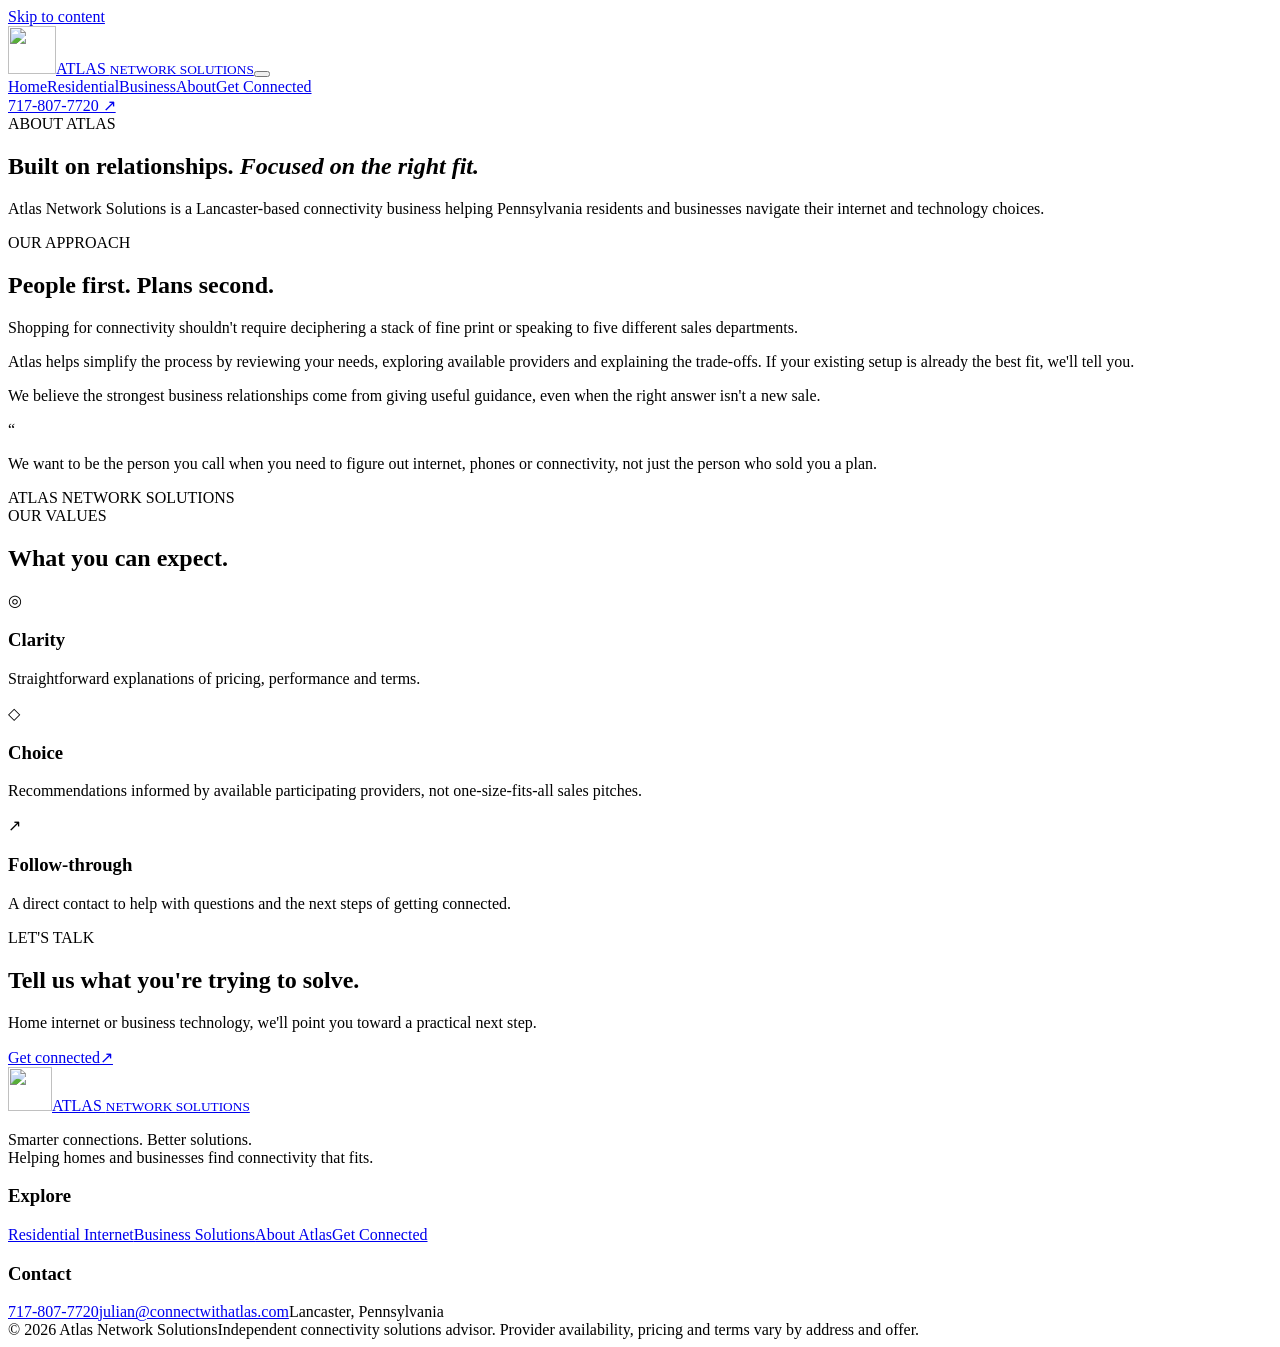
==== about.html @ 7286ff08 "Add Atlas preview website: about.html" ====
<!doctype html>
<html lang="en"><head><meta charset="utf-8"><meta name="viewport" content="width=device-width,initial-scale=1"><meta name="theme-color" content="#07172d"><meta name="description" content="Learn about Atlas Network Solutions, an independent Lancaster-based connectivity advisor."><title>About Atlas | Atlas Network Solutions</title><link rel="preconnect" href="https://fonts.googleapis.com"><link rel="preconnect" href="https://fonts.gstatic.com" crossorigin><link href="https://fonts.googleapis.com/css2?family=DM+Sans:wght@400;500;600;700&family=Space+Grotesk:wght@400;500;600;700&display=swap" rel="stylesheet"><link rel="stylesheet" href="style.css"></head>
<body><a class="skip" href="#main">Skip to content</a><header class="site-header"><div class="container nav-shell"><a class="brand" href="index.html" aria-label="Atlas Network Solutions home"><img src="https://i.ibb.co/m5kw20mR/new-logo.png" alt="" width="48" height="48"><span>ATLAS <small>NETWORK SOLUTIONS</small></span></a><button class="menu-toggle" aria-expanded="false" aria-controls="primary-nav" aria-label="Open navigation"><span></span><span></span><span></span></button><nav class="nav" id="primary-nav" aria-label="Main navigation"><a href="index.html" class="" >Home</a><a href="residential.html" class="" >Residential</a><a href="business.html" class="" >Business</a><a href="about.html" class="active" aria-current="page">About</a><a href="get-connected.html" class="" >Get Connected</a></nav><a class="nav-contact" href="tel:+17178077720">717-807-7720 ↗</a></div></header><main id="main"><section class="page-hero"><div class="container narrow"><span class="kicker">ABOUT ATLAS</span><h1>Built on relationships. <em>Focused on the right fit.</em></h1><p class="lead">Atlas Network Solutions is a Lancaster-based connectivity business helping Pennsylvania residents and businesses navigate their internet and technology choices.</p></div></section><section class="section"><div class="container split"><div><span class="kicker">OUR APPROACH</span><h2>People first. Plans second.</h2><p>Shopping for connectivity shouldn't require deciphering a stack of fine print or speaking to five different sales departments.</p><p>Atlas helps simplify the process by reviewing your needs, exploring available providers and explaining the trade-offs. If your existing setup is already the best fit, we'll tell you.</p><p>We believe the strongest business relationships come from giving useful guidance, even when the right answer isn't a new sale.</p></div><div class="quote-panel"><span class="quote-mark">“</span><p>We want to be the person you call when you need to figure out internet, phones or connectivity, not just the person who sold you a plan.</p><span>ATLAS NETWORK SOLUTIONS</span></div></div></section><section class="section section-alt"><div class="container"><div class="section-intro"><span class="kicker">OUR VALUES</span><h2>What you can expect.</h2></div><div class="three-grid"><article class="feature-card"><span class="feature-icon">◎</span><h3>Clarity</h3><p>Straightforward explanations of pricing, performance and terms.</p></article><article class="feature-card"><span class="feature-icon">◇</span><h3>Choice</h3><p>Recommendations informed by available participating providers, not one-size-fits-all sales pitches.</p></article><article class="feature-card"><span class="feature-icon">↗</span><h3>Follow-through</h3><p>A direct contact to help with questions and the next steps of getting connected.</p></article></div></div></section><section class="section"><div class="container cta-banner"><div><span class="kicker">LET'S TALK</span><h2>Tell us what you're trying to solve.</h2><p>Home internet or business technology, we'll point you toward a practical next step.</p></div><a class="btn btn-primary" href="get-connected.html">Get connected<span aria-hidden="true">↗</span></a></div></section></main>
<footer class="site-footer"><div class="container footer-grid"><div><a class="brand" href="index.html"><img src="https://i.ibb.co/m5kw20mR/new-logo.png" alt="" width="44" height="44"><span>ATLAS <small>NETWORK SOLUTIONS</small></span></a><p>Smarter connections. Better solutions.<br>Helping homes and businesses find connectivity that fits.</p></div><div><h3>Explore</h3><a href="residential.html">Residential Internet</a><a href="business.html">Business Solutions</a><a href="about.html">About Atlas</a><a href="get-connected.html">Get Connected</a></div><div><h3>Contact</h3><a href="tel:+17178077720">717-807-7720</a><a href="mailto:julian@connectwithatlas.com">julian@connectwithatlas.com</a><span>Lancaster, Pennsylvania</span></div></div><div class="container footer-bottom"><span>© <span id="year">2026</span> Atlas Network Solutions</span><span>Independent connectivity solutions advisor. Provider availability, pricing and terms vary by address and offer.</span></div></footer><script src="script.js" defer></script></body></html>
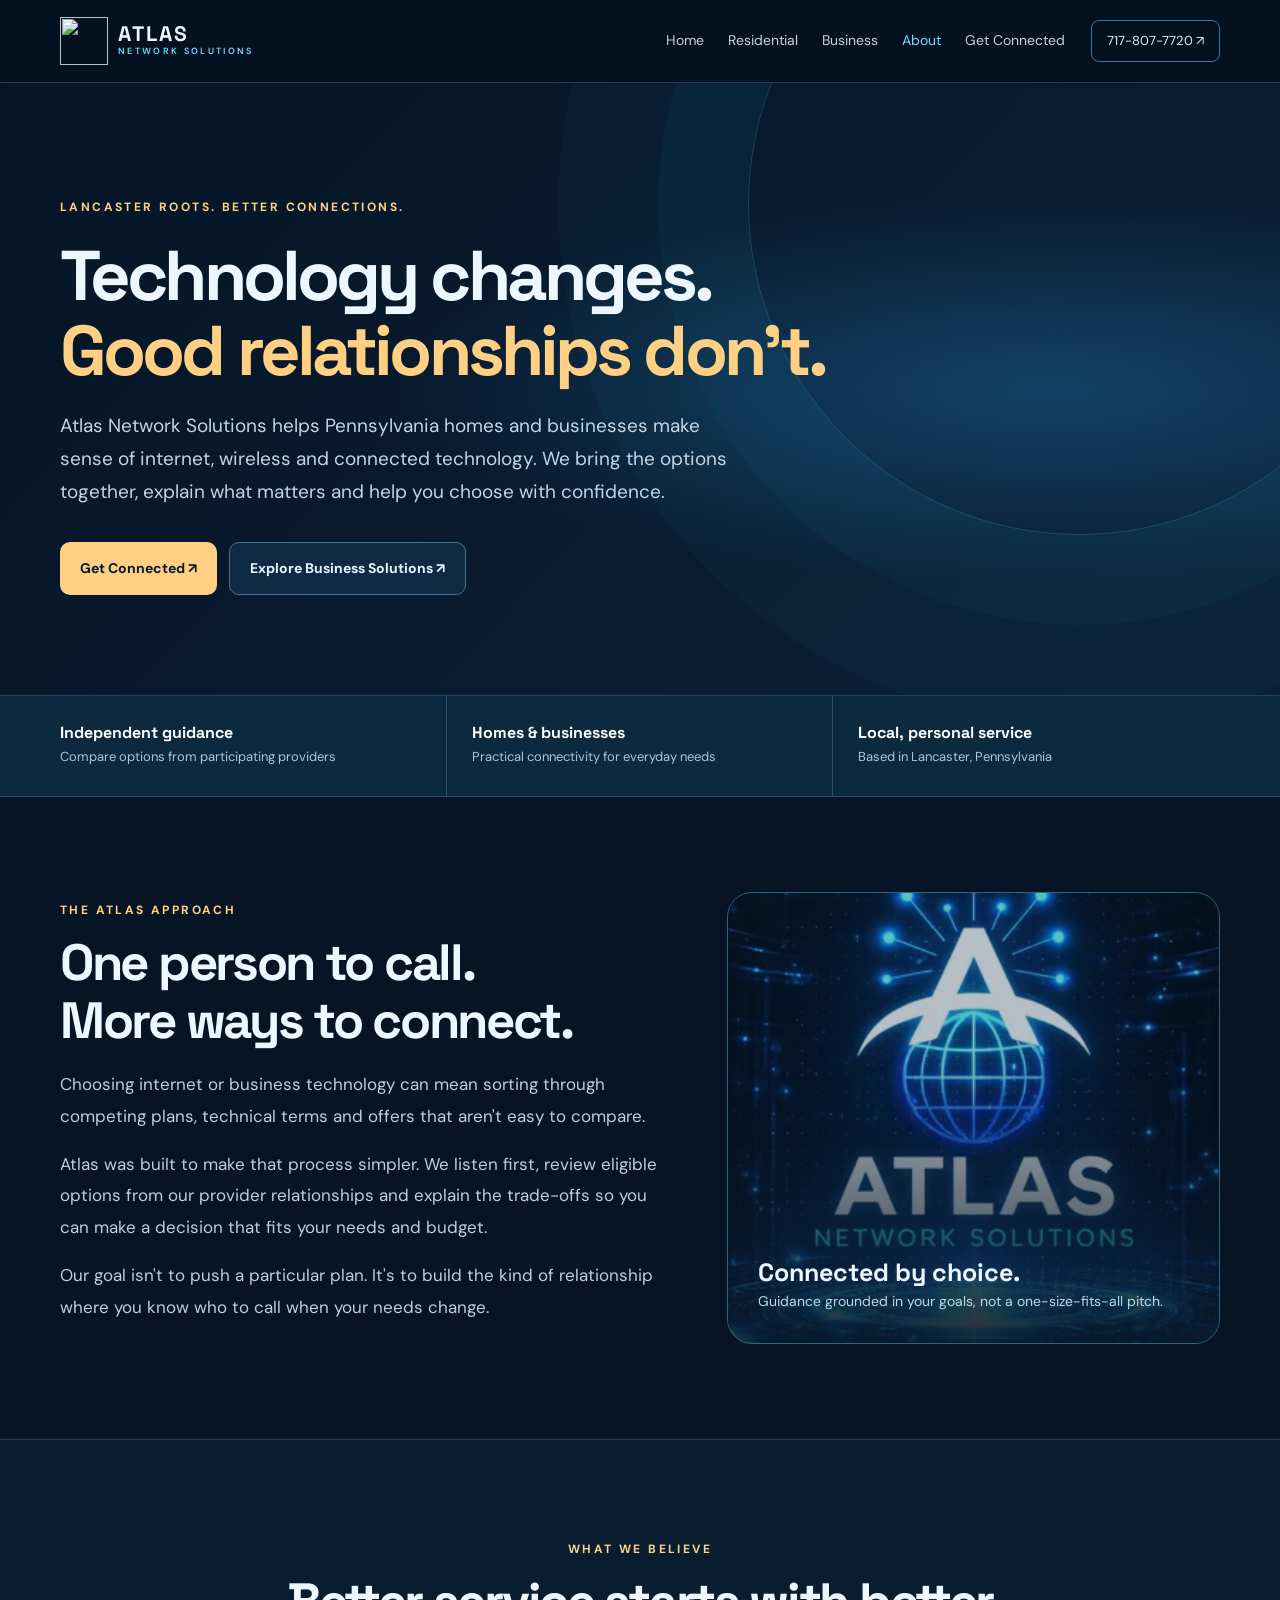
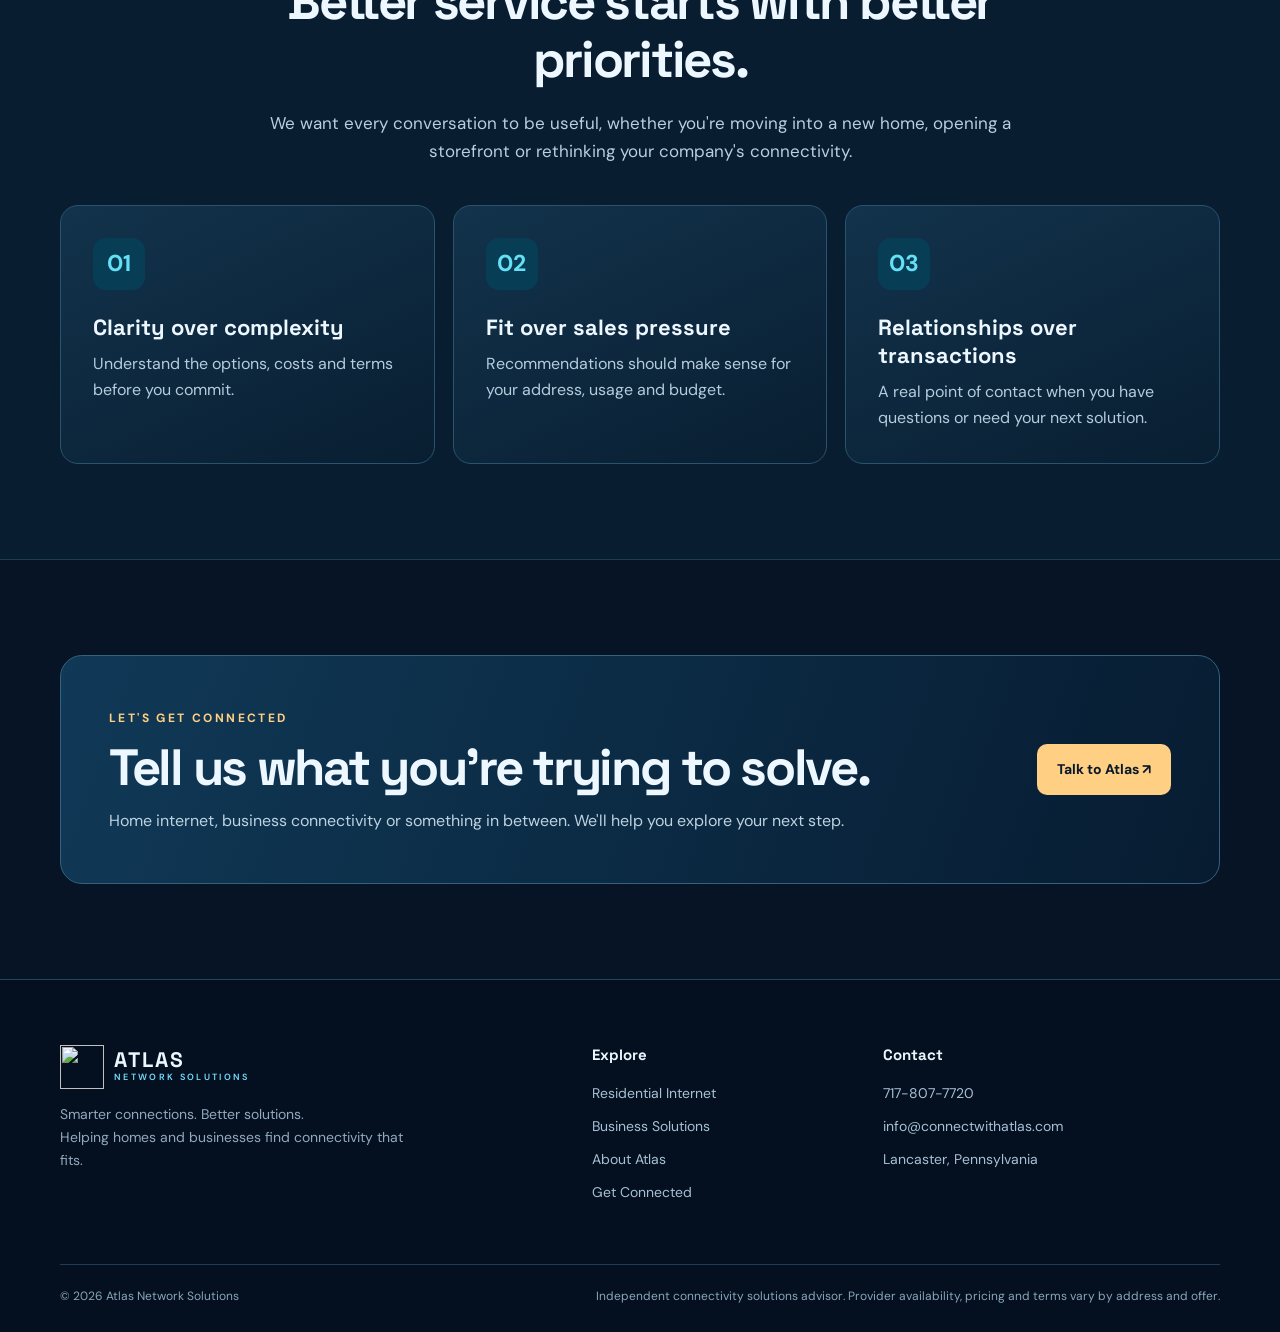
==== commit 84596dc4: "Redesign About Atlas with premium storytelling, values, and clear contact CTA" ====
--- a/about.html
+++ b/about.html
@@ -1,4 +1,19 @@
 <!doctype html>
-<html lang="en"><head><meta charset="utf-8"><meta name="viewport" content="width=device-width,initial-scale=1"><meta name="theme-color" content="#07172d"><meta name="description" content="Learn about Atlas Network Solutions, an independent Lancaster-based connectivity advisor."><title>About Atlas | Atlas Network Solutions</title><link rel="preconnect" href="https://fonts.googleapis.com"><link rel="preconnect" href="https://fonts.gstatic.com" crossorigin><link href="https://fonts.googleapis.com/css2?family=DM+Sans:wght@400;500;600;700&family=Space+Grotesk:wght@400;500;600;700&display=swap" rel="stylesheet"><link rel="stylesheet" href="style.css"></head>
-<body><a class="skip" href="#main">Skip to content</a><header class="site-header"><div class="container nav-shell"><a class="brand" href="index.html" aria-label="Atlas Network Solutions home"><img src="https://i.ibb.co/m5kw20mR/new-logo.png" alt="" width="48" height="48"><span>ATLAS <small>NETWORK SOLUTIONS</small></span></a><button class="menu-toggle" aria-expanded="false" aria-controls="primary-nav" aria-label="Open navigation"><span></span><span></span><span></span></button><nav class="nav" id="primary-nav" aria-label="Main navigation"><a href="index.html" class="" >Home</a><a href="residential.html" class="" >Residential</a><a href="business.html" class="" >Business</a><a href="about.html" class="active" aria-current="page">About</a><a href="get-connected.html" class="" >Get Connected</a></nav><a class="nav-contact" href="tel:+17178077720">717-807-7720 ↗</a></div></header><main id="main"><section class="page-hero"><div class="container narrow"><span class="kicker">ABOUT ATLAS</span><h1>Built on relationships. <em>Focused on the right fit.</em></h1><p class="lead">Atlas Network Solutions is a Lancaster-based connectivity business helping Pennsylvania residents and businesses navigate their internet and technology choices.</p></div></section><section class="section"><div class="container split"><div><span class="kicker">OUR APPROACH</span><h2>People first. Plans second.</h2><p>Shopping for connectivity shouldn't require deciphering a stack of fine print or speaking to five different sales departments.</p><p>Atlas helps simplify the process by reviewing your needs, exploring available providers and explaining the trade-offs. If your existing setup is already the best fit, we'll tell you.</p><p>We believe the strongest business relationships come from giving useful guidance, even when the right answer isn't a new sale.</p></div><div class="quote-panel"><span class="quote-mark">“</span><p>We want to be the person you call when you need to figure out internet, phones or connectivity, not just the person who sold you a plan.</p><span>ATLAS NETWORK SOLUTIONS</span></div></div></section><section class="section section-alt"><div class="container"><div class="section-intro"><span class="kicker">OUR VALUES</span><h2>What you can expect.</h2></div><div class="three-grid"><article class="feature-card"><span class="feature-icon">◎</span><h3>Clarity</h3><p>Straightforward explanations of pricing, performance and terms.</p></article><article class="feature-card"><span class="feature-icon">◇</span><h3>Choice</h3><p>Recommendations informed by available participating providers, not one-size-fits-all sales pitches.</p></article><article class="feature-card"><span class="feature-icon">↗</span><h3>Follow-through</h3><p>A direct contact to help with questions and the next steps of getting connected.</p></article></div></div></section><section class="section"><div class="container cta-banner"><div><span class="kicker">LET'S TALK</span><h2>Tell us what you're trying to solve.</h2><p>Home internet or business technology, we'll point you toward a practical next step.</p></div><a class="btn btn-primary" href="get-connected.html">Get connected<span aria-hidden="true">↗</span></a></div></section></main>
-<footer class="site-footer"><div class="container footer-grid"><div><a class="brand" href="index.html"><img src="https://i.ibb.co/m5kw20mR/new-logo.png" alt="" width="44" height="44"><span>ATLAS <small>NETWORK SOLUTIONS</small></span></a><p>Smarter connections. Better solutions.<br>Helping homes and businesses find connectivity that fits.</p></div><div><h3>Explore</h3><a href="residential.html">Residential Internet</a><a href="business.html">Business Solutions</a><a href="about.html">About Atlas</a><a href="get-connected.html">Get Connected</a></div><div><h3>Contact</h3><a href="tel:+17178077720">717-807-7720</a><a href="mailto:julian@connectwithatlas.com">julian@connectwithatlas.com</a><span>Lancaster, Pennsylvania</span></div></div><div class="container footer-bottom"><span>© <span id="year">2026</span> Atlas Network Solutions</span><span>Independent connectivity solutions advisor. Provider availability, pricing and terms vary by address and offer.</span></div></footer><script src="script.js" defer></script></body></html>+<html lang="en"><head><meta charset="utf-8"><meta name="viewport" content="width=device-width,initial-scale=1"><meta name="theme-color" content="#07172d"><meta name="description" content="Learn about Atlas Network Solutions, an independent Lancaster-based connectivity advisor."><title>About Atlas | Atlas Network Solutions</title><link rel="preconnect" href="https://fonts.googleapis.com"><link rel="preconnect" href="https://fonts.gstatic.com" crossorigin><link href="https://fonts.googleapis.com/css2?family=DM+Sans:wght@400;500;600;700&family=Space+Grotesk:wght@400;500;600;700&display=swap" rel="stylesheet"><link rel="stylesheet" href="style.css"><style>
+.about-hero{position:relative;overflow:hidden;padding:110px 0 100px;background:radial-gradient(ellipse at 82% 50%,#124266 0%,transparent 44%),linear-gradient(135deg,#061527,#0b2036);border-bottom:1px solid #24445c}
+.about-hero:after{content:"";position:absolute;right:-130px;top:-210px;width:660px;height:660px;border:1px solid #49c9eb3a;border-radius:50%;box-shadow:0 0 0 90px #2baed80a,0 0 0 190px #2baed808;pointer-events:none}
+.about-hero .container{position:relative;z-index:1}.about-hero h1{font:700 clamp(44px,5.5vw,76px)/1.06 'Space Grotesk',sans-serif;letter-spacing:-.055em;max-width:820px;margin:20px 0}.about-hero h1 span{color:#ffd083}.about-hero p{max-width:670px;color:#c1d5e5;font-size:19px;line-height:1.75}.about-hero .button-row{margin-top:34px}.about-eyebrow{color:#ffd083;font-size:12px;font-weight:700;letter-spacing:.2em}
+.about-proof{background:#0d293e;border-bottom:1px solid #27516b}.about-proof-grid{display:grid;grid-template-columns:repeat(3,1fr);gap:0}.about-proof-grid div{padding:26px 25px;border-right:1px solid #27516b}.about-proof-grid div:first-child{padding-left:0}.about-proof-grid div:last-child{border:0}.about-proof strong{display:block;font:700 16px 'Space Grotesk',sans-serif;color:white}.about-proof small{color:#a7c8dc;font-size:13px}
+.about-story{display:grid;grid-template-columns:1.1fr .9fr;gap:65px;align-items:center}.about-story h2,.about-heading h2,.about-close h2{font:700 clamp(33px,4vw,51px)/1.13 'Space Grotesk',sans-serif;letter-spacing:-.045em;margin:12px 0 20px}.about-story p{color:#b9d0e0;font-size:17px;line-height:1.85}.about-art{position:relative;min-height:450px;overflow:hidden;border-radius:25px;border:1px solid #32627e;background:linear-gradient(160deg,#11334c,#071b2f)}.about-art img{width:100%;height:450px;object-fit:cover;display:block;opacity:.7}.about-art:after{content:"";position:absolute;inset:0;background:linear-gradient(0deg,#071827df,transparent 65%)}.about-art-label{position:absolute;z-index:2;bottom:28px;left:30px;right:25px}.about-art-label strong{font:700 25px 'Space Grotesk',sans-serif;display:block}.about-art-label span{color:#b9d8e7;font-size:14px}
+.about-heading{text-align:center;max-width:780px;margin:0 auto 40px}.about-heading p{color:#b8cfe0;font-size:17px}.about-values{display:grid;grid-template-columns:repeat(3,1fr);gap:18px}.about-value{border:1px solid #2a536d;border-radius:18px;background:linear-gradient(155deg,#12334c,#091e31);padding:32px}.about-value b{display:grid;place-items:center;width:52px;height:52px;border-radius:13px;background:#073d55;color:#65e0f4;font-size:23px;margin-bottom:23px}.about-value h3{font:700 22px 'Space Grotesk',sans-serif;margin:0 0 10px}.about-value p{color:#b5ccdd;margin:0}
+.about-close{background:linear-gradient(110deg,#103957,#071c31);border:1px solid #34617b;border-radius:22px;padding:48px;display:flex;justify-content:space-between;align-items:center;gap:32px}.about-close h2{margin:8px 0 12px}.about-close p{color:#bdd2e0;margin:0}.about-close .btn{white-space:nowrap;background:#ffd083;color:#09182a}.about-section{padding:95px 0}
+@media(max-width:850px){.about-story{grid-template-columns:1fr;gap:30px}.about-values{grid-template-columns:1fr}.about-proof-grid{grid-template-columns:1fr}.about-proof-grid div,.about-proof-grid div:first-child{padding:18px 0;border-right:0;border-bottom:1px solid #27516b}.about-proof-grid div:last-child{border:0}.about-close{flex-direction:column;align-items:flex-start;padding:30px}.about-hero{padding:75px 0}.about-section{padding:65px 0}.about-art,.about-art img{min-height:300px;height:350px}}
+</style></head>
+<body><a class="skip" href="#main">Skip to content</a><header class="site-header"><div class="container nav-shell"><a class="brand" href="index.html" aria-label="Atlas Network Solutions home"><img src="https://i.ibb.co/m5kw20mR/new-logo.png" alt="" width="48" height="48"><span>ATLAS <small>NETWORK SOLUTIONS</small></span></a><button class="menu-toggle" aria-expanded="false" aria-controls="primary-nav" aria-label="Open navigation"><span></span><span></span><span></span></button><nav class="nav" id="primary-nav" aria-label="Main navigation"><a href="index.html" class="" >Home</a><a href="residential.html" class="" >Residential</a><a href="business.html" class="" >Business</a><a href="about.html" class="active" aria-current="page">About</a><a href="get-connected.html" class="" >Get Connected</a></nav><a class="nav-contact" href="tel:+17178077720">717-807-7720 ↗</a></div></header><main id="main">
+<section class="about-hero"><div class="container"><span class="about-eyebrow">LANCASTER ROOTS. BETTER CONNECTIONS.</span><h1>Technology changes.<br><span>Good relationships don't.</span></h1><p>Atlas Network Solutions helps Pennsylvania homes and businesses make sense of internet, wireless and connected technology. We bring the options together, explain what matters and help you choose with confidence.</p><div class="button-row"><a class="btn" style="background:#ffd083;color:#07192a" href="get-connected.html">Get Connected ↗</a><a class="btn btn-secondary" href="business.html">Explore Business Solutions ↗</a></div></div></section>
+<div class="about-proof"><div class="container about-proof-grid"><div><strong>Independent guidance</strong><small>Compare options from participating providers</small></div><div><strong>Homes & businesses</strong><small>Practical connectivity for everyday needs</small></div><div><strong>Local, personal service</strong><small>Based in Lancaster, Pennsylvania</small></div></div></div>
+<section class="about-section"><div class="container about-story"><div><span class="about-eyebrow">THE ATLAS APPROACH</span><h2>One person to call.<br>More ways to connect.</h2><p>Choosing internet or business technology can mean sorting through competing plans, technical terms and offers that aren't easy to compare.</p><p>Atlas was built to make that process simpler. We listen first, review eligible options from our provider relationships and explain the trade-offs so you can make a decision that fits your needs and budget.</p><p>Our goal isn't to push a particular plan. It's to build the kind of relationship where you know who to call when your needs change.</p></div><div class="about-art"><img src="assets/atlas-brand.webp" alt="Atlas Network Solutions brand visual" loading="lazy"><div class="about-art-label"><strong>Connected by choice.</strong><span>Guidance grounded in your goals, not a one-size-fits-all pitch.</span></div></div></div></section>
+<section class="about-section" style="background:#091d30;border-block:1px solid #1d3d55"><div class="container"><div class="about-heading"><span class="about-eyebrow">WHAT WE BELIEVE</span><h2>Better service starts with better priorities.</h2><p>We want every conversation to be useful, whether you're moving into a new home, opening a storefront or rethinking your company's connectivity.</p></div><div class="about-values"><article class="about-value"><b aria-hidden="true">01</b><h3>Clarity over complexity</h3><p>Understand the options, costs and terms before you commit.</p></article><article class="about-value"><b aria-hidden="true">02</b><h3>Fit over sales pressure</h3><p>Recommendations should make sense for your address, usage and budget.</p></article><article class="about-value"><b aria-hidden="true">03</b><h3>Relationships over transactions</h3><p>A real point of contact when you have questions or need your next solution.</p></article></div></div></section>
+<section class="about-section"><div class="container"><div class="about-close"><div><span class="about-eyebrow">LET'S GET CONNECTED</span><h2>Tell us what you're trying to solve.</h2><p>Home internet, business connectivity or something in between. We'll help you explore your next step.</p></div><a class="btn" href="get-connected.html">Talk to Atlas ↗</a></div></div></section>
+</main>
+<footer class="site-footer"><div class="container footer-grid"><div><a class="brand" href="index.html"><img src="https://i.ibb.co/m5kw20mR/new-logo.png" alt="" width="44" height="44"><span>ATLAS <small>NETWORK SOLUTIONS</small></span></a><p>Smarter connections. Better solutions.<br>Helping homes and businesses find connectivity that fits.</p></div><div><h3>Explore</h3><a href="residential.html">Residential Internet</a><a href="business.html">Business Solutions</a><a href="about.html">About Atlas</a><a href="get-connected.html">Get Connected</a></div><div><h3>Contact</h3><a href="tel:+17178077720">717-807-7720</a><a href="mailto:info@connectwithatlas.com">info@connectwithatlas.com</a><span>Lancaster, Pennsylvania</span></div></div><div class="container footer-bottom"><span>© <span id="year">2026</span> Atlas Network Solutions</span><span>Independent connectivity solutions advisor. Provider availability, pricing and terms vary by address and offer.</span></div></footer><script src="script.js" defer></script></body></html>
--- a/style.css
+++ b/style.css
@@ -0,0 +1,2 @@
+:root{--bg:#071426;--bg2:#0d2038;--surface:#102741;--ink:#edf7ff;--muted:#afc2d5;--blue:#35a6ff;--cyan:#72dfff;--line:#27445d;--max:1160px}*{box-sizing:border-box}html{scroll-behavior:smooth}body{margin:0;background:var(--bg);color:var(--ink);font:16px/1.65 'DM Sans',sans-serif}a{color:inherit;text-decoration:none}button{font:inherit}a:focus-visible,button:focus-visible{outline:3px solid var(--cyan);outline-offset:4px}.skip{position:absolute;left:-9999px;top:10px;background:#fff;color:#000;padding:10px;z-index:1000}.skip:focus{left:10px}.container{width:min(var(--max),calc(100% - 48px));margin:auto}.site-header{position:sticky;top:0;z-index:30;background:rgba(5,17,32,.94);border-bottom:1px solid #1c3b55;backdrop-filter:blur(16px)}.nav-shell{min-height:82px;display:flex;align-items:center;gap:26px}.brand{display:flex;align-items:center;gap:10px;white-space:nowrap;font:700 21px/1 'Space Grotesk',sans-serif;letter-spacing:.09em}.brand img{object-fit:contain}.brand small{display:block;font:600 9px/1.7 'DM Sans',sans-serif;letter-spacing:.26em;color:var(--cyan)}.nav{display:flex;align-items:center;gap:24px;margin-left:auto}.nav a{font-size:14px;color:#c0d2e3;transition:color .2s}.nav a:hover,.nav a.active{color:var(--cyan)}.nav-contact{border:1px solid #3976a6;padding:9px 15px;border-radius:8px;font-size:13px;color:#d7f1ff}.menu-toggle{display:none}.hero{position:relative;overflow:hidden;background:radial-gradient(ellipse at 82% 20%,#163f6e 0%,transparent 43%),linear-gradient(145deg,#08192f,#071426 68%)}.hero-grid{min-height:650px;display:grid;grid-template-columns:1.15fr .85fr;gap:65px;align-items:center;padding:90px 0}.hero-copy{position:relative;z-index:2}.eyebrow,.kicker{font-size:12px;letter-spacing:.16em;font-weight:700;color:var(--cyan)}.dot{display:inline-block;width:7px;height:7px;border-radius:50%;background:#56c8ff;box-shadow:0 0 15px #56c8ff;margin-right:8px}.hero h1,.page-hero h1{font:700 clamp(45px,5.6vw,78px)/1.07 'Space Grotesk',sans-serif;letter-spacing:-.052em;margin:22px 0}.hero h1 em,.page-hero h1 em{font-style:normal;color:var(--blue)}.lead{color:#bcd0e2;font-size:clamp(17px,1.7vw,20px);line-height:1.7;max-width:640px}.button-row{display:flex;flex-wrap:wrap;gap:12px;margin-top:30px}.btn{display:inline-flex;justify-content:center;align-items:center;gap:20px;border-radius:10px;padding:14px 20px;font-weight:700;font-size:14px;transition:transform .2s,background .2s}.btn:hover{transform:translateY(-2px)}.btn-primary{color:#03172c;background:linear-gradient(110deg,#70dbff,#278fff);box-shadow:0 12px 40px #158dff27}.btn-secondary{border:1px solid #477393;background:#102a43;color:#e7f6ff}.hero-proof{display:flex;gap:20px;flex-wrap:wrap;margin-top:33px;color:#9ebed7;font-size:12px}.hero-art{height:445px;position:relative;display:grid;place-items:center;border:1px solid #275c88;border-radius:30px;background:radial-gradient(circle at center,#16467c,#091e36 67%);box-shadow:0 24px 95px #0008;overflow:hidden}.hero-art:before{content:'';position:absolute;inset:20px;border:1px solid #30618b66;border-radius:50%;transform:scale(.95)}.hero-art:after{content:'';position:absolute;inset:60px;border:1px dashed #5dc7ff5c;border-radius:50%}.hero-art-inner{text-align:center;position:relative;z-index:2}.network-glyph{font:700 190px/1 'Space Grotesk',sans-serif;letter-spacing:-.15em;padding-right:25px;color:#c3edff;text-shadow:0 0 45px #008cff}.network-glyph span{font:40px sans-serif;color:#70dcff;vertical-align:top}.hero-art-inner p{font-size:14px;font-weight:700;letter-spacing:.25em}.hero-art-inner p b{color:var(--blue)}.art-line{display:flex;gap:18px;justify-content:center;color:#8bbad7;font-size:10px;letter-spacing:.1em}.orb{position:absolute;border-radius:50%;filter:blur(70px);opacity:.24}.orb-a{width:400px;height:400px;background:#1262bd;right:-130px;top:80px}.orb-b{width:260px;height:260px;background:#1376a0;left:-160px;bottom:10px}.section{padding:100px 0}.section-alt{background:#0b1e34;border-block:1px solid #1b3651}.section-intro{max-width:680px;margin-bottom:36px}.section-intro h2,.split h2,.cta-banner h2{font:700 clamp(30px,3.6vw,47px)/1.14 'Space Grotesk',sans-serif;letter-spacing:-.035em;margin:12px 0 16px}.section-intro p,.split p,.cta-banner p{color:var(--muted);font-size:17px}.audience-grid,.choice-grid{display:grid;grid-template-columns:1fr 1fr;gap:22px}.audience-card{min-height:330px;border:1px solid #305574;border-radius:22px;padding:38px;background:linear-gradient(125deg,#143956,#0d263e);transition:transform .2s,border-color .2s}.audience-card:hover{transform:translateY(-4px);border-color:#66c8ff}.business-card{background:linear-gradient(125deg,#102c50,#101c38)}.audience-icon,.feature-icon{display:inline-grid;place-items:center;width:54px;height:54px;border:1px solid #3b7197;border-radius:13px;background:#164466;color:#a5e9ff;font-size:28px;margin-bottom:22px}.audience-card h3{font:700 30px/1.2 'Space Grotesk',sans-serif;max-width:340px;margin:10px 0}.audience-card p{color:#bad0e1;max-width:400px}.audience-card strong,.text-link{color:#7ed9ff;font-size:14px}.three-grid{display:grid;grid-template-columns:repeat(3,1fr);gap:20px}.feature-card{padding:30px;border:1px solid var(--line);border-radius:17px;background:linear-gradient(150deg,#112a44,#0c1e32)}.feature-card h3{font:700 21px/1.25 'Space Grotesk',sans-serif;margin:0 0 10px}.feature-card p{color:var(--muted);margin:0}.feature-card .feature-icon{margin-bottom:20px}.cta-banner{padding:45px 50px;background:linear-gradient(115deg,#133f69,#0e2a47);border:1px solid #3d7ba7;border-radius:22px;display:flex;align-items:center;justify-content:space-between;gap:30px}.cta-banner h2{margin:10px 0}.cta-banner p{margin:0}.cta-banner .btn{flex-shrink:0}.page-hero{padding:120px 0 105px;background:radial-gradient(ellipse at 85% 30%,#154776 0%,transparent 50%),#08192e;border-bottom:1px solid #244760}.narrow{max-width:970px}.page-hero h1{max-width:920px}.page-hero .lead{max-width:780px}.split{display:grid;grid-template-columns:1fr 1fr;gap:75px;align-items:center}.split p{line-height:1.85}.check-list{list-style:none;padding:0;color:#c2d6e7}.check-list li{margin:15px 0;padding-left:30px;position:relative}.check-list li:before{content:'✓';position:absolute;left:0;color:var(--cyan);font-weight:700}.info-panel,.quote-panel{background:linear-gradient(145deg,#143657,#0c233a);border:1px solid #326187;padding:38px;border-radius:22px}.info-panel h3{font:700 26px/1.2 'Space Grotesk',sans-serif}.number-step{display:flex;align-items:center;gap:18px;padding:16px 0;border-bottom:1px solid #30506a}.number-step b{color:#66d4ff;font:700 20px 'Space Grotesk',sans-serif}.info-panel .btn{margin-top:25px}.quote-mark{font:700 100px/1 'Space Grotesk',sans-serif;color:var(--cyan)}.quote-panel p{font:500 26px/1.55 'Space Grotesk',sans-serif;color:#f1f9ff}.quote-panel>span:last-child{color:var(--cyan);font-size:12px;letter-spacing:.12em}.choice-card{border:1px solid #34688f;border-radius:22px;padding:38px;background:#102b46}.choice-card h2{font:700 31px 'Space Grotesk',sans-serif;margin:8px 0}.choice-card p{color:var(--muted);min-height:80px}.choice-card .btn{margin-top:12px}.choice-card.selected{outline:2px solid #58c7ff;box-shadow:0 0 35px #1f8dff30}.notice{color:#b8cce0;font-size:14px;line-height:1.8;background:#0e243a;border-left:3px solid var(--blue);padding:16px 20px;margin:26px 0}.contact-strip{margin-top:50px;padding:30px 35px;border:1px solid #284c68;border-radius:17px;display:flex;justify-content:space-between;gap:20px;align-items:center}.contact-strip h3{margin:0;font:700 23px 'Space Grotesk',sans-serif}.contact-strip p{margin:5px 0;color:var(--muted)}.contact-actions{display:grid;gap:6px;color:#7edaff;font-size:15px}.site-footer{background:#04101f;border-top:1px solid #22435c;padding:65px 0 25px}.footer-grid{display:grid;grid-template-columns:2fr 1fr 1.4fr;gap:50px}.footer-grid p{max-width:350px;color:#91a9be;font-size:14px}.footer-grid h3{font:700 15px 'Space Grotesk',sans-serif;margin:0 0 18px}.footer-grid>div:not(:first-child) a,.footer-grid>div:not(:first-child) span{display:block;margin:10px 0;color:#a7c0d5;font-size:14px;overflow-wrap:anywhere}.footer-grid a:hover{color:#6cd8ff}.footer-bottom{border-top:1px solid #1d3c56;margin-top:50px;padding-top:22px;display:flex;justify-content:space-between;gap:20px;color:#8ba5b9;font-size:12px}
+@media(max-width:1000px){.nav{gap:12px}.nav a{font-size:12px}.nav-contact{display:none}.hero-grid{gap:30px}.three-grid{grid-template-columns:repeat(2,1fr)}.split{gap:30px}}@media(max-width:760px){.container{width:min(var(--max),calc(100% - 36px))}.nav-shell{min-height:72px}.brand{font-size:18px}.brand img{width:40px;height:40px}.menu-toggle{display:flex;flex-direction:column;gap:5px;margin-left:auto;border:1px solid #345773;border-radius:9px;background:transparent;padding:11px;cursor:pointer}.menu-toggle span{width:22px;height:2px;background:#bfeaff}.nav{display:none;position:absolute;top:72px;left:0;right:0;background:#081a2d;border-bottom:1px solid #2d5877;padding:15px 22px;flex-direction:column;align-items:stretch;gap:0}.nav.open{display:flex}.nav a{padding:12px 8px;font-size:16px}.hero-grid{grid-template-columns:1fr;padding:75px 0 50px;min-height:0}.hero-art{height:310px}.network-glyph{font-size:140px}.hero h1,.page-hero h1{font-size:clamp(41px,10vw,62px)}.hero-proof{gap:10px}.section{padding:70px 0}.audience-grid,.choice-grid,.split,.footer-grid{grid-template-columns:1fr}.three-grid{grid-template-columns:1fr}.audience-card{min-height:0}.cta-banner,.contact-strip{padding:28px;flex-direction:column;align-items:flex-start}.page-hero{padding:85px 0 75px}.footer-grid{gap:24px}.footer-bottom{flex-direction:column}.choice-card p{min-height:0}}@media(prefers-reduced-motion:reduce){html{scroll-behavior:auto}*,*:before,*:after{transition:none!important;animation:none!important}}
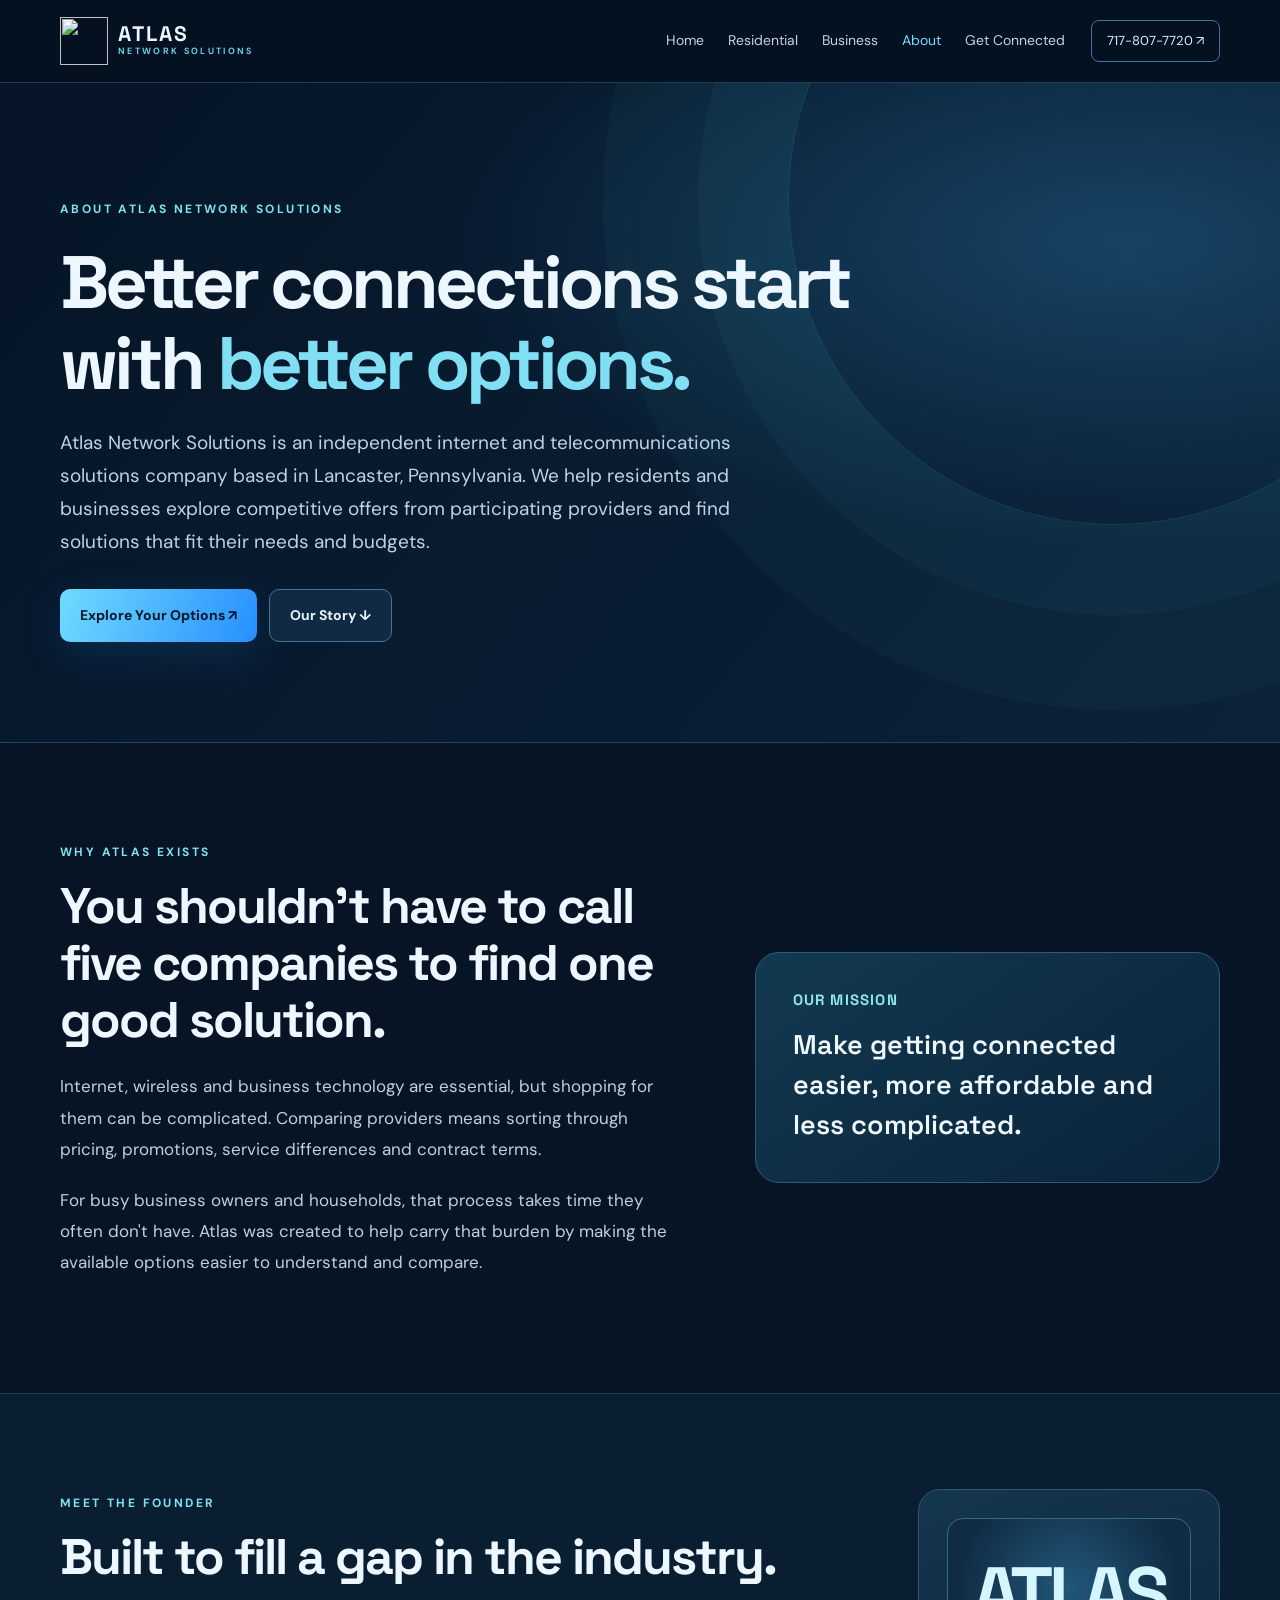
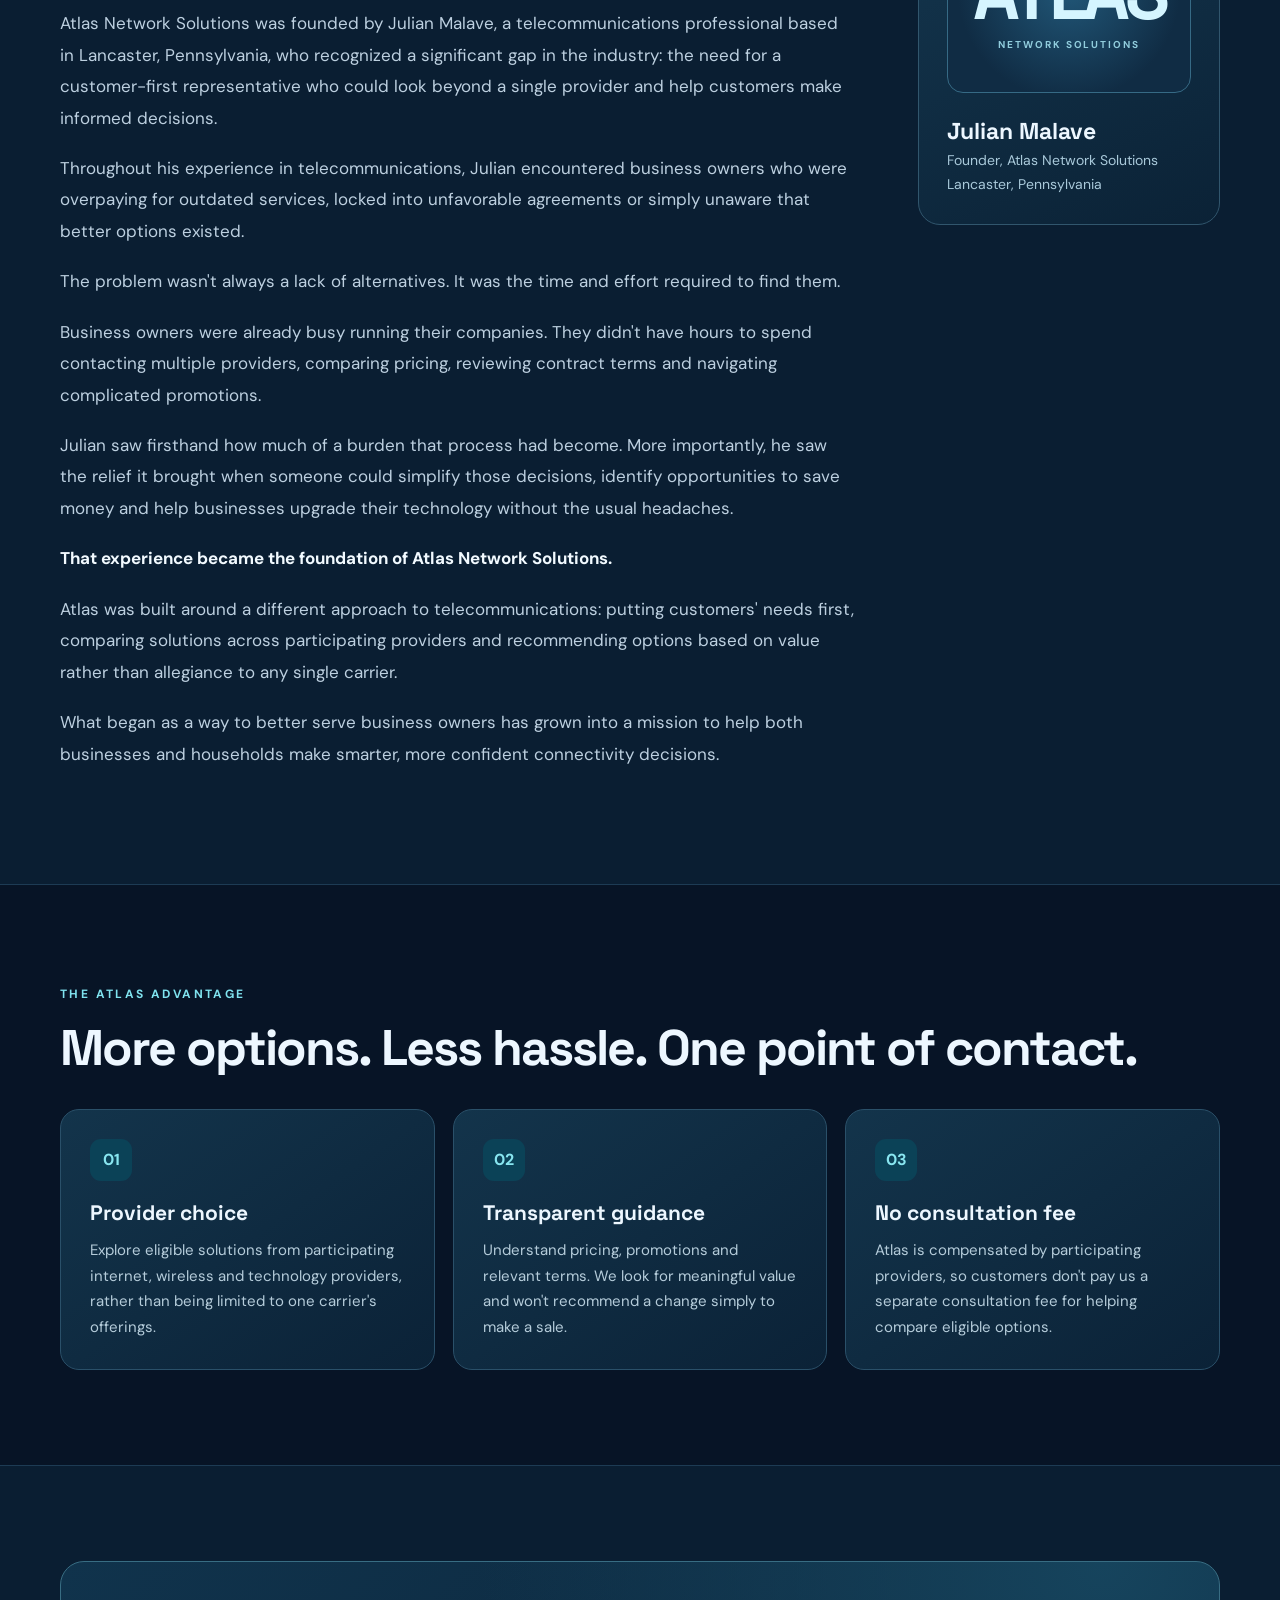
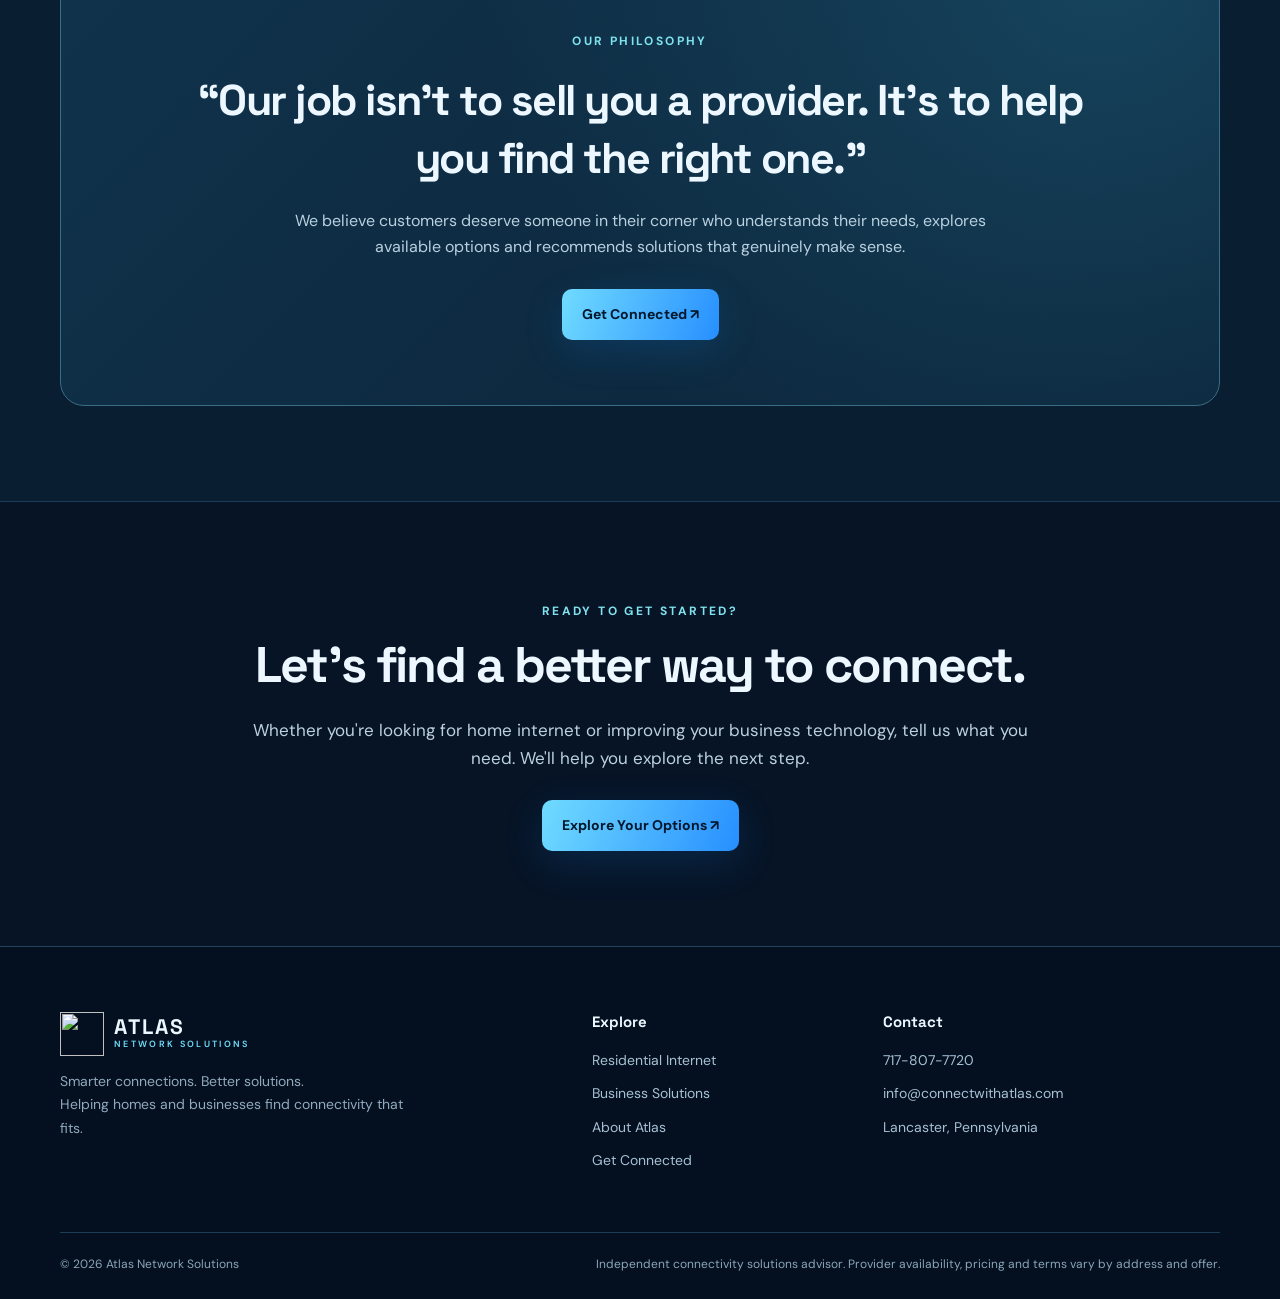
==== commit 301544ac: "Build approved Atlas founder story About page with photo-optional brand panel" ====
--- a/about.html
+++ b/about.html
@@ -1,19 +1,31 @@
 <!doctype html>
 <html lang="en"><head><meta charset="utf-8"><meta name="viewport" content="width=device-width,initial-scale=1"><meta name="theme-color" content="#07172d"><meta name="description" content="Learn about Atlas Network Solutions, an independent Lancaster-based connectivity advisor."><title>About Atlas | Atlas Network Solutions</title><link rel="preconnect" href="https://fonts.googleapis.com"><link rel="preconnect" href="https://fonts.gstatic.com" crossorigin><link href="https://fonts.googleapis.com/css2?family=DM+Sans:wght@400;500;600;700&family=Space+Grotesk:wght@400;500;600;700&display=swap" rel="stylesheet"><link rel="stylesheet" href="style.css"><style>
-.about-hero{position:relative;overflow:hidden;padding:110px 0 100px;background:radial-gradient(ellipse at 82% 50%,#124266 0%,transparent 44%),linear-gradient(135deg,#061527,#0b2036);border-bottom:1px solid #24445c}
-.about-hero:after{content:"";position:absolute;right:-130px;top:-210px;width:660px;height:660px;border:1px solid #49c9eb3a;border-radius:50%;box-shadow:0 0 0 90px #2baed80a,0 0 0 190px #2baed808;pointer-events:none}
-.about-hero .container{position:relative;z-index:1}.about-hero h1{font:700 clamp(44px,5.5vw,76px)/1.06 'Space Grotesk',sans-serif;letter-spacing:-.055em;max-width:820px;margin:20px 0}.about-hero h1 span{color:#ffd083}.about-hero p{max-width:670px;color:#c1d5e5;font-size:19px;line-height:1.75}.about-hero .button-row{margin-top:34px}.about-eyebrow{color:#ffd083;font-size:12px;font-weight:700;letter-spacing:.2em}
-.about-proof{background:#0d293e;border-bottom:1px solid #27516b}.about-proof-grid{display:grid;grid-template-columns:repeat(3,1fr);gap:0}.about-proof-grid div{padding:26px 25px;border-right:1px solid #27516b}.about-proof-grid div:first-child{padding-left:0}.about-proof-grid div:last-child{border:0}.about-proof strong{display:block;font:700 16px 'Space Grotesk',sans-serif;color:white}.about-proof small{color:#a7c8dc;font-size:13px}
-.about-story{display:grid;grid-template-columns:1.1fr .9fr;gap:65px;align-items:center}.about-story h2,.about-heading h2,.about-close h2{font:700 clamp(33px,4vw,51px)/1.13 'Space Grotesk',sans-serif;letter-spacing:-.045em;margin:12px 0 20px}.about-story p{color:#b9d0e0;font-size:17px;line-height:1.85}.about-art{position:relative;min-height:450px;overflow:hidden;border-radius:25px;border:1px solid #32627e;background:linear-gradient(160deg,#11334c,#071b2f)}.about-art img{width:100%;height:450px;object-fit:cover;display:block;opacity:.7}.about-art:after{content:"";position:absolute;inset:0;background:linear-gradient(0deg,#071827df,transparent 65%)}.about-art-label{position:absolute;z-index:2;bottom:28px;left:30px;right:25px}.about-art-label strong{font:700 25px 'Space Grotesk',sans-serif;display:block}.about-art-label span{color:#b9d8e7;font-size:14px}
-.about-heading{text-align:center;max-width:780px;margin:0 auto 40px}.about-heading p{color:#b8cfe0;font-size:17px}.about-values{display:grid;grid-template-columns:repeat(3,1fr);gap:18px}.about-value{border:1px solid #2a536d;border-radius:18px;background:linear-gradient(155deg,#12334c,#091e31);padding:32px}.about-value b{display:grid;place-items:center;width:52px;height:52px;border-radius:13px;background:#073d55;color:#65e0f4;font-size:23px;margin-bottom:23px}.about-value h3{font:700 22px 'Space Grotesk',sans-serif;margin:0 0 10px}.about-value p{color:#b5ccdd;margin:0}
-.about-close{background:linear-gradient(110deg,#103957,#071c31);border:1px solid #34617b;border-radius:22px;padding:48px;display:flex;justify-content:space-between;align-items:center;gap:32px}.about-close h2{margin:8px 0 12px}.about-close p{color:#bdd2e0;margin:0}.about-close .btn{white-space:nowrap;background:#ffd083;color:#09182a}.about-section{padding:95px 0}
-@media(max-width:850px){.about-story{grid-template-columns:1fr;gap:30px}.about-values{grid-template-columns:1fr}.about-proof-grid{grid-template-columns:1fr}.about-proof-grid div,.about-proof-grid div:first-child{padding:18px 0;border-right:0;border-bottom:1px solid #27516b}.about-proof-grid div:last-child{border:0}.about-close{flex-direction:column;align-items:flex-start;padding:30px}.about-hero{padding:75px 0}.about-section{padding:65px 0}.about-art,.about-art img{min-height:300px;height:350px}}
+.about-hero{padding:112px 0 100px;background:radial-gradient(ellipse at 88% 24%,#174263 0%,transparent 43%),linear-gradient(130deg,#061527,#0b2238);border-bottom:1px solid #27465e;position:relative;overflow:hidden}
+.about-hero:after{content:"";position:absolute;right:-160px;top:-210px;width:650px;height:650px;border:1px solid #4dcbe22b;border-radius:50%;box-shadow:0 0 0 90px #4dcbe20b,0 0 0 185px #4dcbe208;pointer-events:none}
+.about-hero .container{position:relative;z-index:1}.about-kicker{font-size:12px;font-weight:700;letter-spacing:.2em;color:#7fe2ee}
+.about-hero h1{font:700 clamp(45px,5.8vw,78px)/1.08 'Space Grotesk',sans-serif;letter-spacing:-.055em;max-width:900px;margin:22px 0}.about-hero h1 span{color:#81dff4}.about-hero p{font-size:19px;line-height:1.75;max-width:730px;color:#bfd3e4}
+.about-section{padding:95px 0}.about-section.alt{background:#0a1e32;border-block:1px solid #1d3b54}
+.about-title{font:700 clamp(32px,4vw,50px)/1.14 'Space Grotesk',sans-serif;letter-spacing:-.04em;margin:14px 0 22px}
+.about-prose{max-width:790px}.about-prose p{font-size:17px;line-height:1.85;color:#bdd0e0;margin:0 0 19px}
+.about-intro{display:grid;grid-template-columns:1.15fr .85fr;gap:65px;align-items:center}.about-intro aside{border:1px solid #315a75;border-radius:24px;background:linear-gradient(145deg,#123951,#0a2339);padding:37px}
+.about-intro aside strong{display:block;color:#8fe5ee;font:700 15px 'Space Grotesk',sans-serif;margin-bottom:16px;letter-spacing:.08em}.about-intro aside p{font:600 27px/1.48 'Space Grotesk',sans-serif;color:#f0f8ff;margin:0}
+.about-founder{display:grid;grid-template-columns:1fr .38fr;gap:64px;align-items:start}.about-founder .about-prose{max-width:810px}
+.about-founder-side{border:1px solid #31566d;border-radius:22px;padding:28px;background:linear-gradient(155deg,#14364e,#0b2236);position:sticky;top:110px}
+.about-monogram{height:175px;border-radius:16px;display:flex;flex-direction:column;align-items:center;justify-content:center;gap:6px;background:radial-gradient(circle at 50% 40%,#215778,#102c44 70%);border:1px solid #366a85}
+.about-monogram b{font:700 74px/1 'Space Grotesk',sans-serif;letter-spacing:-.07em;color:#d5f5ff}.about-monogram small{font-size:10px;letter-spacing:.19em;color:#91cddd;font-weight:700}
+.about-founder-side h3{font:700 23px 'Space Grotesk',sans-serif;margin:23px 0 3px}.about-founder-side p{font-size:14px;line-height:1.7;color:#a9c9da;margin:0}
+.about-founder-side .future-photo{font-size:12px;color:#90b8ce;margin-top:15px;border-top:1px solid #2d5169;padding-top:13px}
+.about-values{display:grid;grid-template-columns:repeat(3,1fr);gap:18px;margin-top:32px}.about-value{background:linear-gradient(145deg,#13344b,#0b2237);border:1px solid #2a5069;border-radius:19px;padding:29px}.about-value span{display:inline-grid;place-items:center;width:42px;height:42px;border-radius:11px;background:#0b4257;color:#88e6f0;font-weight:700;margin-bottom:18px}.about-value h3{font:700 21px 'Space Grotesk',sans-serif;margin:0 0 12px}.about-value p{color:#b5ccda;margin:0;font-size:15px;line-height:1.7}
+.about-quote{padding:65px 55px;border:1px solid #386d83;border-radius:24px;background:radial-gradient(circle at 90% 0%,#16445d,transparent 55%),linear-gradient(135deg,#10334c,#0b2338);text-align:center}.about-quote blockquote{font:700 clamp(27px,3.5vw,43px)/1.35 'Space Grotesk',sans-serif;letter-spacing:-.035em;margin:18px auto 20px;max-width:900px}.about-quote p{color:#b9d0df;max-width:720px;margin:0 auto 28px}
+.about-cta{text-align:center;max-width:790px;margin:auto}.about-cta p{color:#bcd1e0;font-size:17px;margin:0 auto 28px}
+@media(max-width:900px){.about-intro,.about-founder{grid-template-columns:1fr;gap:32px}.about-founder-side{position:static;max-width:410px}.about-values{grid-template-columns:1fr}.about-hero{padding:80px 0}.about-section{padding:65px 0}.about-quote{padding:38px 24px}}
 </style></head>
 <body><a class="skip" href="#main">Skip to content</a><header class="site-header"><div class="container nav-shell"><a class="brand" href="index.html" aria-label="Atlas Network Solutions home"><img src="https://i.ibb.co/m5kw20mR/new-logo.png" alt="" width="48" height="48"><span>ATLAS <small>NETWORK SOLUTIONS</small></span></a><button class="menu-toggle" aria-expanded="false" aria-controls="primary-nav" aria-label="Open navigation"><span></span><span></span><span></span></button><nav class="nav" id="primary-nav" aria-label="Main navigation"><a href="index.html" class="" >Home</a><a href="residential.html" class="" >Residential</a><a href="business.html" class="" >Business</a><a href="about.html" class="active" aria-current="page">About</a><a href="get-connected.html" class="" >Get Connected</a></nav><a class="nav-contact" href="tel:+17178077720">717-807-7720 ↗</a></div></header><main id="main">
-<section class="about-hero"><div class="container"><span class="about-eyebrow">LANCASTER ROOTS. BETTER CONNECTIONS.</span><h1>Technology changes.<br><span>Good relationships don't.</span></h1><p>Atlas Network Solutions helps Pennsylvania homes and businesses make sense of internet, wireless and connected technology. We bring the options together, explain what matters and help you choose with confidence.</p><div class="button-row"><a class="btn" style="background:#ffd083;color:#07192a" href="get-connected.html">Get Connected ↗</a><a class="btn btn-secondary" href="business.html">Explore Business Solutions ↗</a></div></div></section>
-<div class="about-proof"><div class="container about-proof-grid"><div><strong>Independent guidance</strong><small>Compare options from participating providers</small></div><div><strong>Homes & businesses</strong><small>Practical connectivity for everyday needs</small></div><div><strong>Local, personal service</strong><small>Based in Lancaster, Pennsylvania</small></div></div></div>
-<section class="about-section"><div class="container about-story"><div><span class="about-eyebrow">THE ATLAS APPROACH</span><h2>One person to call.<br>More ways to connect.</h2><p>Choosing internet or business technology can mean sorting through competing plans, technical terms and offers that aren't easy to compare.</p><p>Atlas was built to make that process simpler. We listen first, review eligible options from our provider relationships and explain the trade-offs so you can make a decision that fits your needs and budget.</p><p>Our goal isn't to push a particular plan. It's to build the kind of relationship where you know who to call when your needs change.</p></div><div class="about-art"><img src="assets/atlas-brand.webp" alt="Atlas Network Solutions brand visual" loading="lazy"><div class="about-art-label"><strong>Connected by choice.</strong><span>Guidance grounded in your goals, not a one-size-fits-all pitch.</span></div></div></div></section>
-<section class="about-section" style="background:#091d30;border-block:1px solid #1d3d55"><div class="container"><div class="about-heading"><span class="about-eyebrow">WHAT WE BELIEVE</span><h2>Better service starts with better priorities.</h2><p>We want every conversation to be useful, whether you're moving into a new home, opening a storefront or rethinking your company's connectivity.</p></div><div class="about-values"><article class="about-value"><b aria-hidden="true">01</b><h3>Clarity over complexity</h3><p>Understand the options, costs and terms before you commit.</p></article><article class="about-value"><b aria-hidden="true">02</b><h3>Fit over sales pressure</h3><p>Recommendations should make sense for your address, usage and budget.</p></article><article class="about-value"><b aria-hidden="true">03</b><h3>Relationships over transactions</h3><p>A real point of contact when you have questions or need your next solution.</p></article></div></div></section>
-<section class="about-section"><div class="container"><div class="about-close"><div><span class="about-eyebrow">LET'S GET CONNECTED</span><h2>Tell us what you're trying to solve.</h2><p>Home internet, business connectivity or something in between. We'll help you explore your next step.</p></div><a class="btn" href="get-connected.html">Talk to Atlas ↗</a></div></div></section>
+<section class="about-hero"><div class="container"><span class="about-kicker">ABOUT ATLAS NETWORK SOLUTIONS</span><h1>Better connections start with <span>better options.</span></h1><p>Atlas Network Solutions is an independent internet and telecommunications solutions company based in Lancaster, Pennsylvania. We help residents and businesses explore competitive offers from participating providers and find solutions that fit their needs and budgets.</p><div class="button-row"><a class="btn btn-primary" href="get-connected.html">Explore Your Options ↗</a><a class="btn btn-secondary" href="#our-story">Our Story ↓</a></div></div></section>
+<section class="about-section" id="our-story"><div class="container about-intro"><div class="about-prose"><span class="about-kicker">WHY ATLAS EXISTS</span><h2 class="about-title">You shouldn't have to call five companies to find one good solution.</h2><p>Internet, wireless and business technology are essential, but shopping for them can be complicated. Comparing providers means sorting through pricing, promotions, service differences and contract terms.</p><p>For busy business owners and households, that process takes time they often don't have. Atlas was created to help carry that burden by making the available options easier to understand and compare.</p></div><aside><strong>OUR MISSION</strong><p>Make getting connected easier, more affordable and less complicated.</p></aside></div></section>
+<section class="about-section alt" id="founder"><div class="container about-founder"><div class="about-prose"><span class="about-kicker">MEET THE FOUNDER</span><h2 class="about-title">Built to fill a gap in the industry.</h2><p>Atlas Network Solutions was founded by Julian Malave, a telecommunications professional based in Lancaster, Pennsylvania, who recognized a significant gap in the industry: the need for a customer-first representative who could look beyond a single provider and help customers make informed decisions.</p><p>Throughout his experience in telecommunications, Julian encountered business owners who were overpaying for outdated services, locked into unfavorable agreements or simply unaware that better options existed.</p><p>The problem wasn't always a lack of alternatives. It was the time and effort required to find them.</p><p>Business owners were already busy running their companies. They didn't have hours to spend contacting multiple providers, comparing pricing, reviewing contract terms and navigating complicated promotions.</p><p>Julian saw firsthand how much of a burden that process had become. More importantly, he saw the relief it brought when someone could simplify those decisions, identify opportunities to save money and help businesses upgrade their technology without the usual headaches.</p><p><strong style="color:#f2faff">That experience became the foundation of Atlas Network Solutions.</strong></p><p>Atlas was built around a different approach to telecommunications: putting customers' needs first, comparing solutions across participating providers and recommending options based on value rather than allegiance to any single carrier.</p><p>What began as a way to better serve business owners has grown into a mission to help both businesses and households make smarter, more confident connectivity decisions.</p></div><aside class="about-founder-side" aria-label="Founder information"><div class="about-monogram" aria-hidden="true"><b>ATLAS</b><small>NETWORK SOLUTIONS</small></div><h3>Julian Malave</h3><p>Founder, Atlas Network Solutions<br>Lancaster, Pennsylvania</p></aside></div></section>
+<section class="about-section"><div class="container"><span class="about-kicker">THE ATLAS ADVANTAGE</span><h2 class="about-title">More options. Less hassle. One point of contact.</h2><div class="about-values"><article class="about-value"><span>01</span><h3>Provider choice</h3><p>Explore eligible solutions from participating internet, wireless and technology providers, rather than being limited to one carrier's offerings.</p></article><article class="about-value"><span>02</span><h3>Transparent guidance</h3><p>Understand pricing, promotions and relevant terms. We look for meaningful value and won't recommend a change simply to make a sale.</p></article><article class="about-value"><span>03</span><h3>No consultation fee</h3><p>Atlas is compensated by participating providers, so customers don't pay us a separate consultation fee for helping compare eligible options.</p></article></div></div></section>
+<section class="about-section alt"><div class="container"><div class="about-quote"><span class="about-kicker">OUR PHILOSOPHY</span><blockquote>“Our job isn't to sell you a provider. It's to help you find the right one.”</blockquote><p>We believe customers deserve someone in their corner who understands their needs, explores available options and recommends solutions that genuinely make sense.</p><a class="btn btn-primary" href="get-connected.html">Get Connected ↗</a></div></div></section>
+<section class="about-section"><div class="container about-cta"><span class="about-kicker">READY TO GET STARTED?</span><h2 class="about-title">Let's find a better way to connect.</h2><p>Whether you're looking for home internet or improving your business technology, tell us what you need. We'll help you explore the next step.</p><a class="btn btn-primary" href="get-connected.html">Explore Your Options ↗</a></div></section>
 </main>
 <footer class="site-footer"><div class="container footer-grid"><div><a class="brand" href="index.html"><img src="https://i.ibb.co/m5kw20mR/new-logo.png" alt="" width="44" height="44"><span>ATLAS <small>NETWORK SOLUTIONS</small></span></a><p>Smarter connections. Better solutions.<br>Helping homes and businesses find connectivity that fits.</p></div><div><h3>Explore</h3><a href="residential.html">Residential Internet</a><a href="business.html">Business Solutions</a><a href="about.html">About Atlas</a><a href="get-connected.html">Get Connected</a></div><div><h3>Contact</h3><a href="tel:+17178077720">717-807-7720</a><a href="mailto:info@connectwithatlas.com">info@connectwithatlas.com</a><span>Lancaster, Pennsylvania</span></div></div><div class="container footer-bottom"><span>© <span id="year">2026</span> Atlas Network Solutions</span><span>Independent connectivity solutions advisor. Provider availability, pricing and terms vary by address and offer.</span></div></footer><script src="script.js" defer></script></body></html>
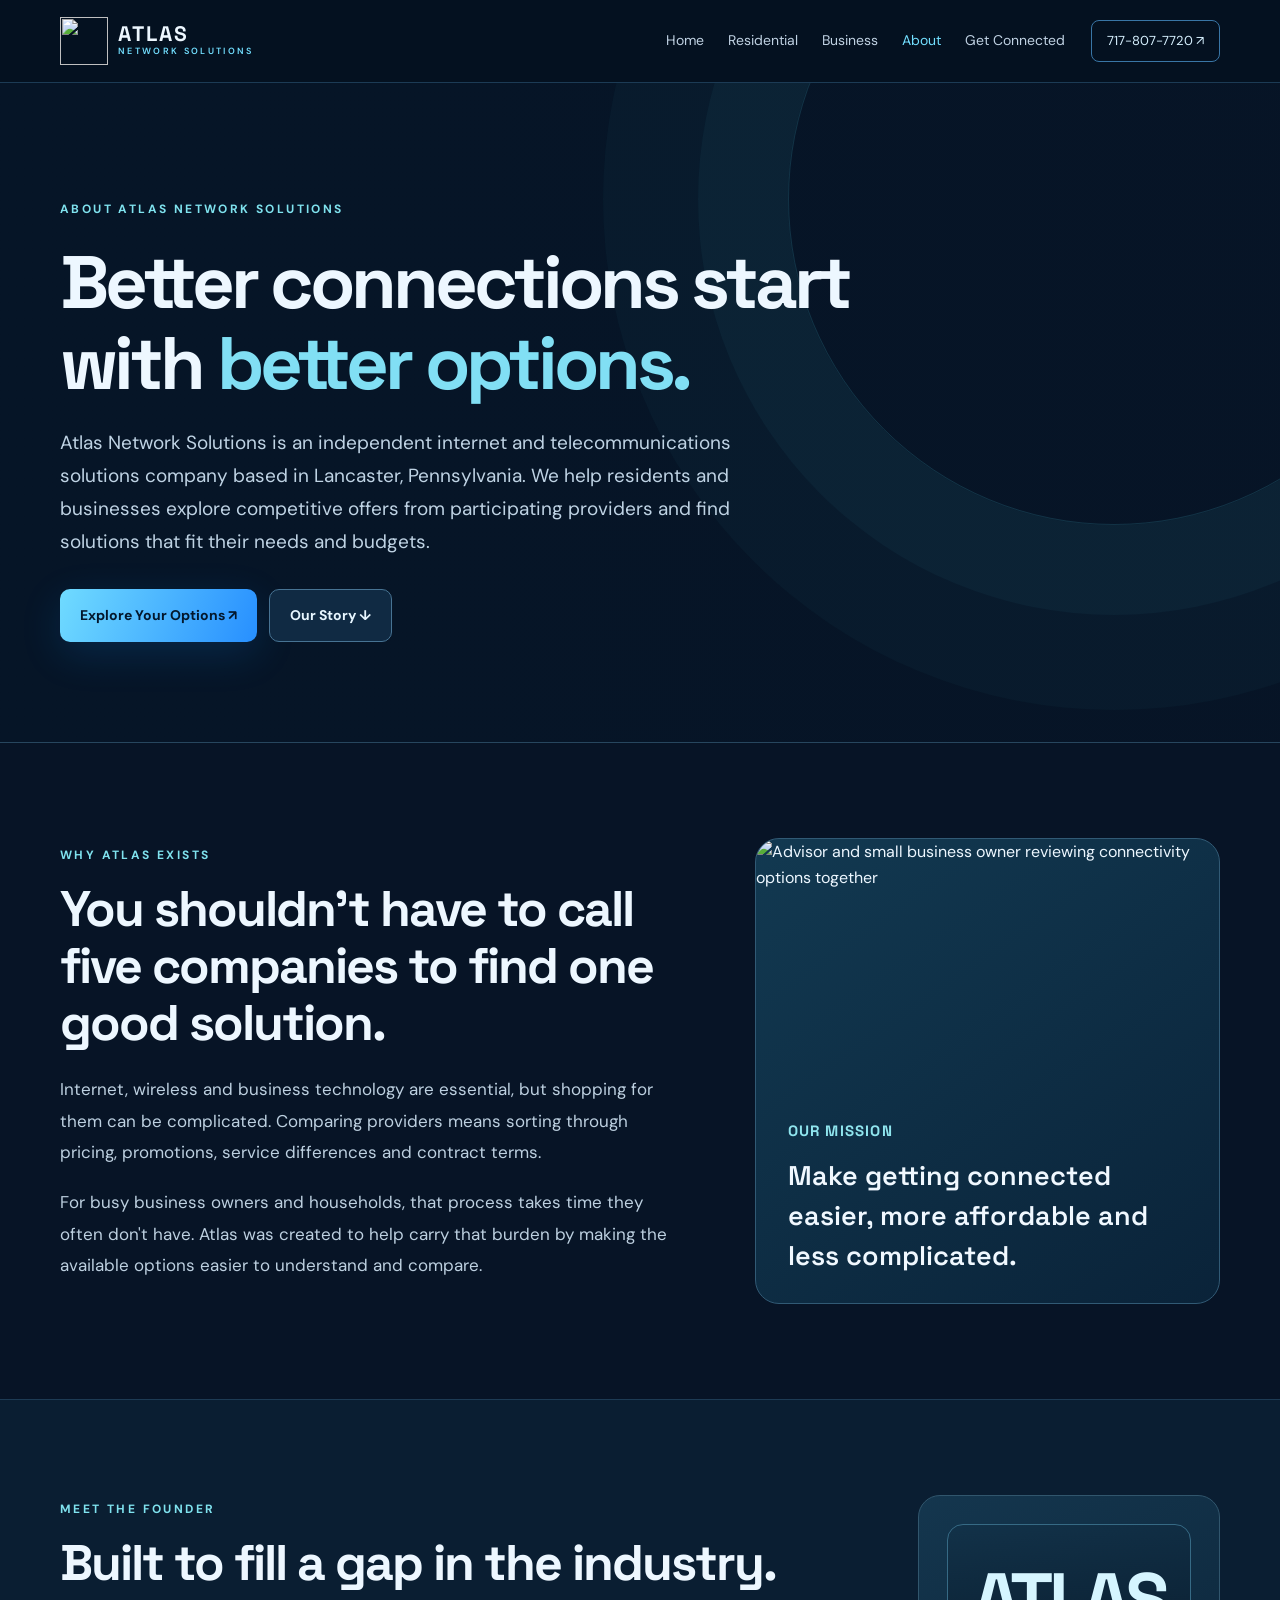
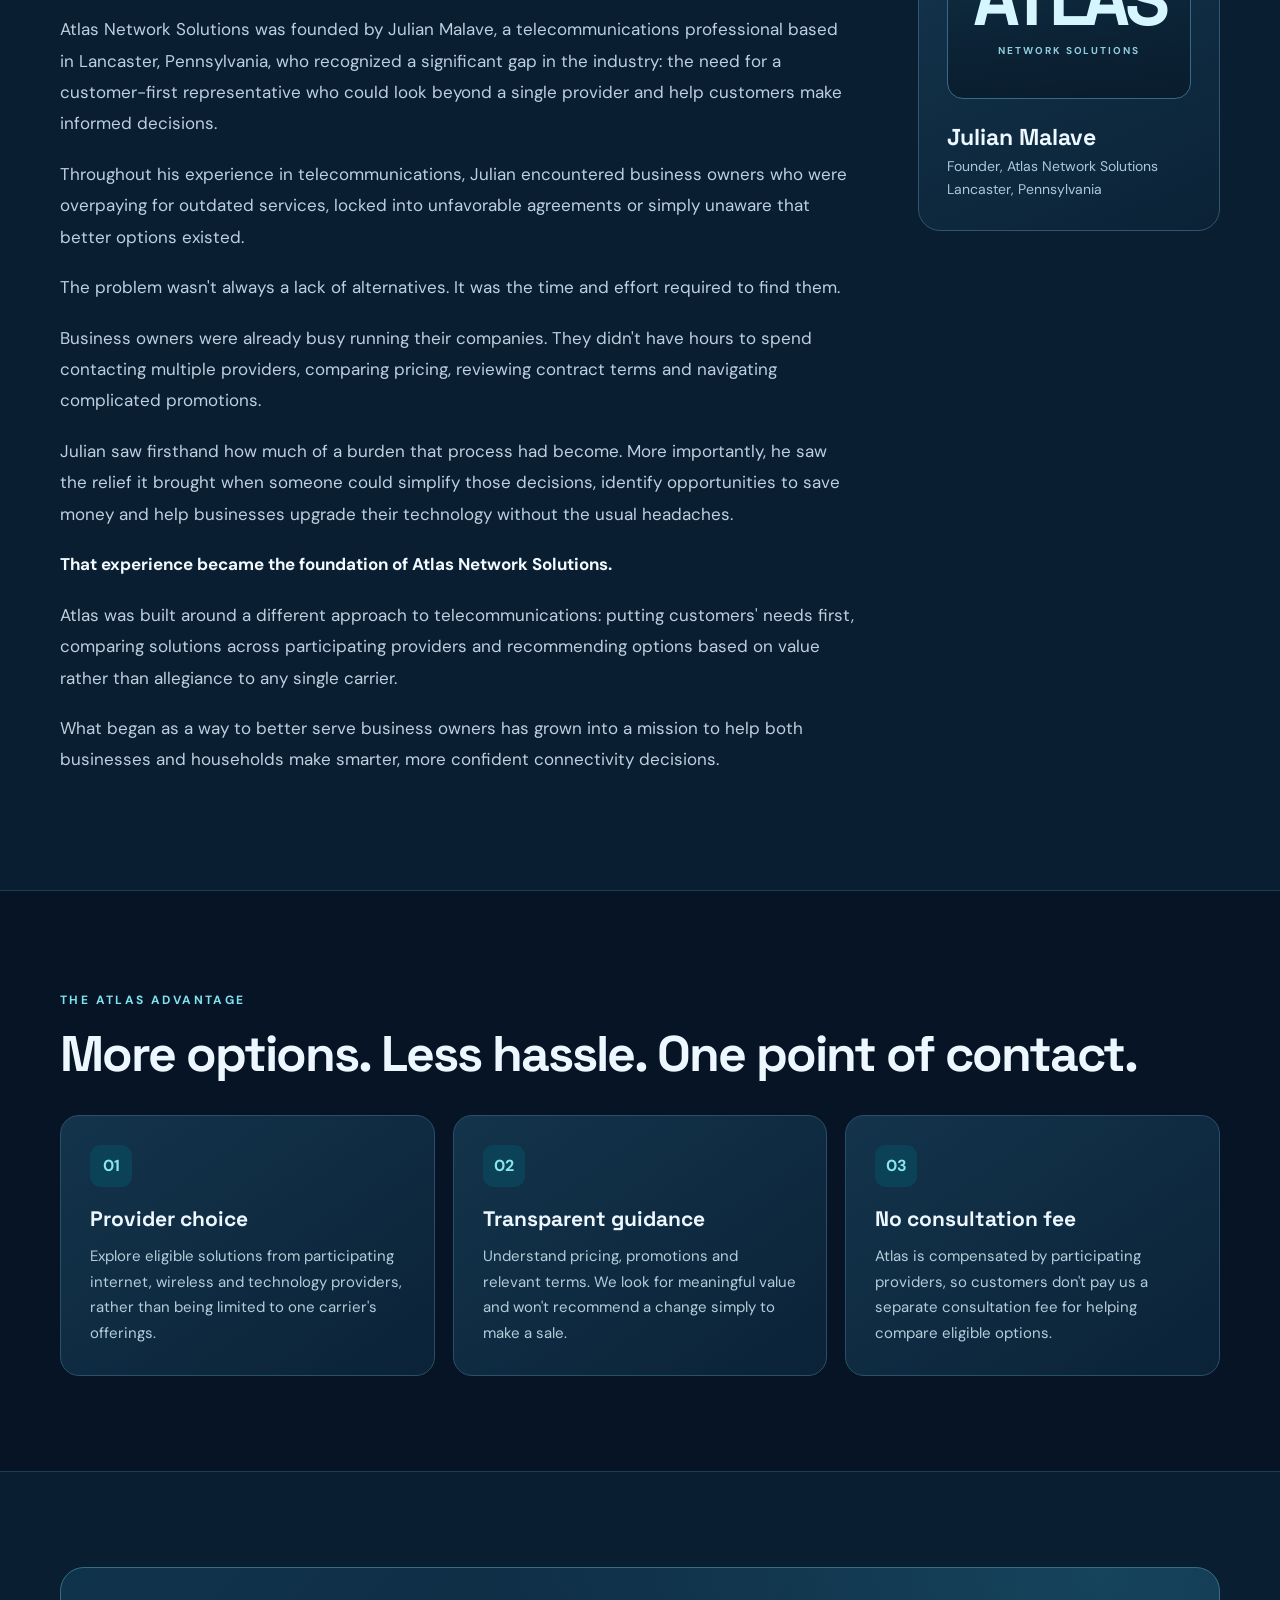
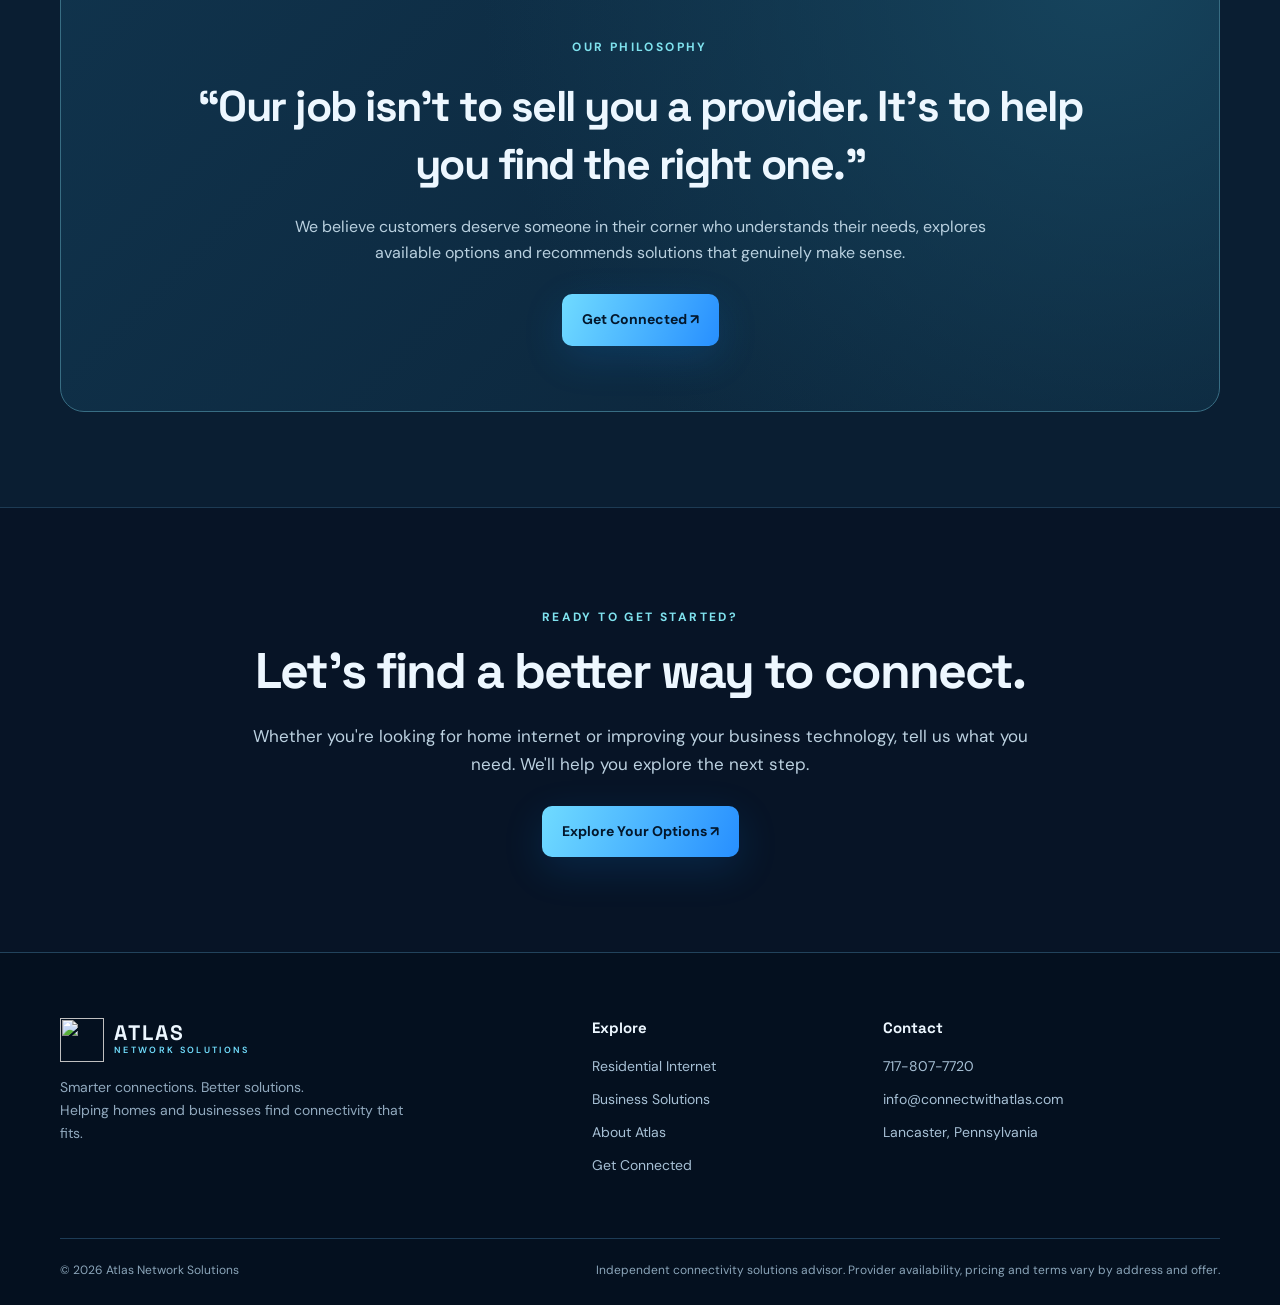
==== commit 8b466805: "Add coordinated About Atlas imagery to hero, mission and founder brand panel" ====
--- a/about.html
+++ b/about.html
@@ -1,17 +1,17 @@
 <!doctype html>
 <html lang="en"><head><meta charset="utf-8"><meta name="viewport" content="width=device-width,initial-scale=1"><meta name="theme-color" content="#07172d"><meta name="description" content="Learn about Atlas Network Solutions, an independent Lancaster-based connectivity advisor."><title>About Atlas | Atlas Network Solutions</title><link rel="preconnect" href="https://fonts.googleapis.com"><link rel="preconnect" href="https://fonts.gstatic.com" crossorigin><link href="https://fonts.googleapis.com/css2?family=DM+Sans:wght@400;500;600;700&family=Space+Grotesk:wght@400;500;600;700&display=swap" rel="stylesheet"><link rel="stylesheet" href="style.css"><style>
-.about-hero{padding:112px 0 100px;background:radial-gradient(ellipse at 88% 24%,#174263 0%,transparent 43%),linear-gradient(130deg,#061527,#0b2238);border-bottom:1px solid #27465e;position:relative;overflow:hidden}
+.about-hero{padding:112px 0 100px;background:linear-gradient(90deg,rgba(6,21,39,.98) 0%,rgba(6,21,39,.94) 38%,rgba(6,21,39,.56) 68%,rgba(6,21,39,.28) 100%),url('Atlas_About_Assets/about-hero.webp') center/cover;border-bottom:1px solid #27465e;position:relative;overflow:hidden}
 .about-hero:after{content:"";position:absolute;right:-160px;top:-210px;width:650px;height:650px;border:1px solid #4dcbe22b;border-radius:50%;box-shadow:0 0 0 90px #4dcbe20b,0 0 0 185px #4dcbe208;pointer-events:none}
 .about-hero .container{position:relative;z-index:1}.about-kicker{font-size:12px;font-weight:700;letter-spacing:.2em;color:#7fe2ee}
 .about-hero h1{font:700 clamp(45px,5.8vw,78px)/1.08 'Space Grotesk',sans-serif;letter-spacing:-.055em;max-width:900px;margin:22px 0}.about-hero h1 span{color:#81dff4}.about-hero p{font-size:19px;line-height:1.75;max-width:730px;color:#bfd3e4}
 .about-section{padding:95px 0}.about-section.alt{background:#0a1e32;border-block:1px solid #1d3b54}
 .about-title{font:700 clamp(32px,4vw,50px)/1.14 'Space Grotesk',sans-serif;letter-spacing:-.04em;margin:14px 0 22px}
 .about-prose{max-width:790px}.about-prose p{font-size:17px;line-height:1.85;color:#bdd0e0;margin:0 0 19px}
-.about-intro{display:grid;grid-template-columns:1.15fr .85fr;gap:65px;align-items:center}.about-intro aside{border:1px solid #315a75;border-radius:24px;background:linear-gradient(145deg,#123951,#0a2339);padding:37px}
+.about-intro{display:grid;grid-template-columns:1.15fr .85fr;gap:65px;align-items:center}.about-intro aside{border:1px solid #315a75;border-radius:24px;background:linear-gradient(145deg,#123951,#0a2339);padding:0;overflow:hidden}.about-intro aside img{display:block;width:100%;height:255px;object-fit:cover}.about-intro aside .about-mission{padding:27px 32px}
 .about-intro aside strong{display:block;color:#8fe5ee;font:700 15px 'Space Grotesk',sans-serif;margin-bottom:16px;letter-spacing:.08em}.about-intro aside p{font:600 27px/1.48 'Space Grotesk',sans-serif;color:#f0f8ff;margin:0}
 .about-founder{display:grid;grid-template-columns:1fr .38fr;gap:64px;align-items:start}.about-founder .about-prose{max-width:810px}
 .about-founder-side{border:1px solid #31566d;border-radius:22px;padding:28px;background:linear-gradient(155deg,#14364e,#0b2236);position:sticky;top:110px}
-.about-monogram{height:175px;border-radius:16px;display:flex;flex-direction:column;align-items:center;justify-content:center;gap:6px;background:radial-gradient(circle at 50% 40%,#215778,#102c44 70%);border:1px solid #366a85}
+.about-monogram{height:175px;border-radius:16px;display:flex;flex-direction:column;align-items:center;justify-content:center;gap:6px;background:linear-gradient(0deg,rgba(6,22,37,.65),rgba(6,22,37,.08)),url('Atlas_About_Assets/about-network.webp') center/cover;border:1px solid #366a85}
 .about-monogram b{font:700 74px/1 'Space Grotesk',sans-serif;letter-spacing:-.07em;color:#d5f5ff}.about-monogram small{font-size:10px;letter-spacing:.19em;color:#91cddd;font-weight:700}
 .about-founder-side h3{font:700 23px 'Space Grotesk',sans-serif;margin:23px 0 3px}.about-founder-side p{font-size:14px;line-height:1.7;color:#a9c9da;margin:0}
 .about-founder-side .future-photo{font-size:12px;color:#90b8ce;margin-top:15px;border-top:1px solid #2d5169;padding-top:13px}
@@ -22,7 +22,7 @@
 </style></head>
 <body><a class="skip" href="#main">Skip to content</a><header class="site-header"><div class="container nav-shell"><a class="brand" href="index.html" aria-label="Atlas Network Solutions home"><img src="https://i.ibb.co/m5kw20mR/new-logo.png" alt="" width="48" height="48"><span>ATLAS <small>NETWORK SOLUTIONS</small></span></a><button class="menu-toggle" aria-expanded="false" aria-controls="primary-nav" aria-label="Open navigation"><span></span><span></span><span></span></button><nav class="nav" id="primary-nav" aria-label="Main navigation"><a href="index.html" class="" >Home</a><a href="residential.html" class="" >Residential</a><a href="business.html" class="" >Business</a><a href="about.html" class="active" aria-current="page">About</a><a href="get-connected.html" class="" >Get Connected</a></nav><a class="nav-contact" href="tel:+17178077720">717-807-7720 ↗</a></div></header><main id="main">
 <section class="about-hero"><div class="container"><span class="about-kicker">ABOUT ATLAS NETWORK SOLUTIONS</span><h1>Better connections start with <span>better options.</span></h1><p>Atlas Network Solutions is an independent internet and telecommunications solutions company based in Lancaster, Pennsylvania. We help residents and businesses explore competitive offers from participating providers and find solutions that fit their needs and budgets.</p><div class="button-row"><a class="btn btn-primary" href="get-connected.html">Explore Your Options ↗</a><a class="btn btn-secondary" href="#our-story">Our Story ↓</a></div></div></section>
-<section class="about-section" id="our-story"><div class="container about-intro"><div class="about-prose"><span class="about-kicker">WHY ATLAS EXISTS</span><h2 class="about-title">You shouldn't have to call five companies to find one good solution.</h2><p>Internet, wireless and business technology are essential, but shopping for them can be complicated. Comparing providers means sorting through pricing, promotions, service differences and contract terms.</p><p>For busy business owners and households, that process takes time they often don't have. Atlas was created to help carry that burden by making the available options easier to understand and compare.</p></div><aside><strong>OUR MISSION</strong><p>Make getting connected easier, more affordable and less complicated.</p></aside></div></section>
+<section class="about-section" id="our-story"><div class="container about-intro"><div class="about-prose"><span class="about-kicker">WHY ATLAS EXISTS</span><h2 class="about-title">You shouldn't have to call five companies to find one good solution.</h2><p>Internet, wireless and business technology are essential, but shopping for them can be complicated. Comparing providers means sorting through pricing, promotions, service differences and contract terms.</p><p>For busy business owners and households, that process takes time they often don't have. Atlas was created to help carry that burden by making the available options easier to understand and compare.</p></div><aside><img src="Atlas_About_Assets/about-consultation.webp" alt="Advisor and small business owner reviewing connectivity options together" loading="lazy"><div class="about-mission"><strong>OUR MISSION</strong><p>Make getting connected easier, more affordable and less complicated.</p></div></aside></div></section>
 <section class="about-section alt" id="founder"><div class="container about-founder"><div class="about-prose"><span class="about-kicker">MEET THE FOUNDER</span><h2 class="about-title">Built to fill a gap in the industry.</h2><p>Atlas Network Solutions was founded by Julian Malave, a telecommunications professional based in Lancaster, Pennsylvania, who recognized a significant gap in the industry: the need for a customer-first representative who could look beyond a single provider and help customers make informed decisions.</p><p>Throughout his experience in telecommunications, Julian encountered business owners who were overpaying for outdated services, locked into unfavorable agreements or simply unaware that better options existed.</p><p>The problem wasn't always a lack of alternatives. It was the time and effort required to find them.</p><p>Business owners were already busy running their companies. They didn't have hours to spend contacting multiple providers, comparing pricing, reviewing contract terms and navigating complicated promotions.</p><p>Julian saw firsthand how much of a burden that process had become. More importantly, he saw the relief it brought when someone could simplify those decisions, identify opportunities to save money and help businesses upgrade their technology without the usual headaches.</p><p><strong style="color:#f2faff">That experience became the foundation of Atlas Network Solutions.</strong></p><p>Atlas was built around a different approach to telecommunications: putting customers' needs first, comparing solutions across participating providers and recommending options based on value rather than allegiance to any single carrier.</p><p>What began as a way to better serve business owners has grown into a mission to help both businesses and households make smarter, more confident connectivity decisions.</p></div><aside class="about-founder-side" aria-label="Founder information"><div class="about-monogram" aria-hidden="true"><b>ATLAS</b><small>NETWORK SOLUTIONS</small></div><h3>Julian Malave</h3><p>Founder, Atlas Network Solutions<br>Lancaster, Pennsylvania</p></aside></div></section>
 <section class="about-section"><div class="container"><span class="about-kicker">THE ATLAS ADVANTAGE</span><h2 class="about-title">More options. Less hassle. One point of contact.</h2><div class="about-values"><article class="about-value"><span>01</span><h3>Provider choice</h3><p>Explore eligible solutions from participating internet, wireless and technology providers, rather than being limited to one carrier's offerings.</p></article><article class="about-value"><span>02</span><h3>Transparent guidance</h3><p>Understand pricing, promotions and relevant terms. We look for meaningful value and won't recommend a change simply to make a sale.</p></article><article class="about-value"><span>03</span><h3>No consultation fee</h3><p>Atlas is compensated by participating providers, so customers don't pay us a separate consultation fee for helping compare eligible options.</p></article></div></div></section>
 <section class="about-section alt"><div class="container"><div class="about-quote"><span class="about-kicker">OUR PHILOSOPHY</span><blockquote>“Our job isn't to sell you a provider. It's to help you find the right one.”</blockquote><p>We believe customers deserve someone in their corner who understands their needs, explores available options and recommends solutions that genuinely make sense.</p><a class="btn btn-primary" href="get-connected.html">Get Connected ↗</a></div></div></section>
